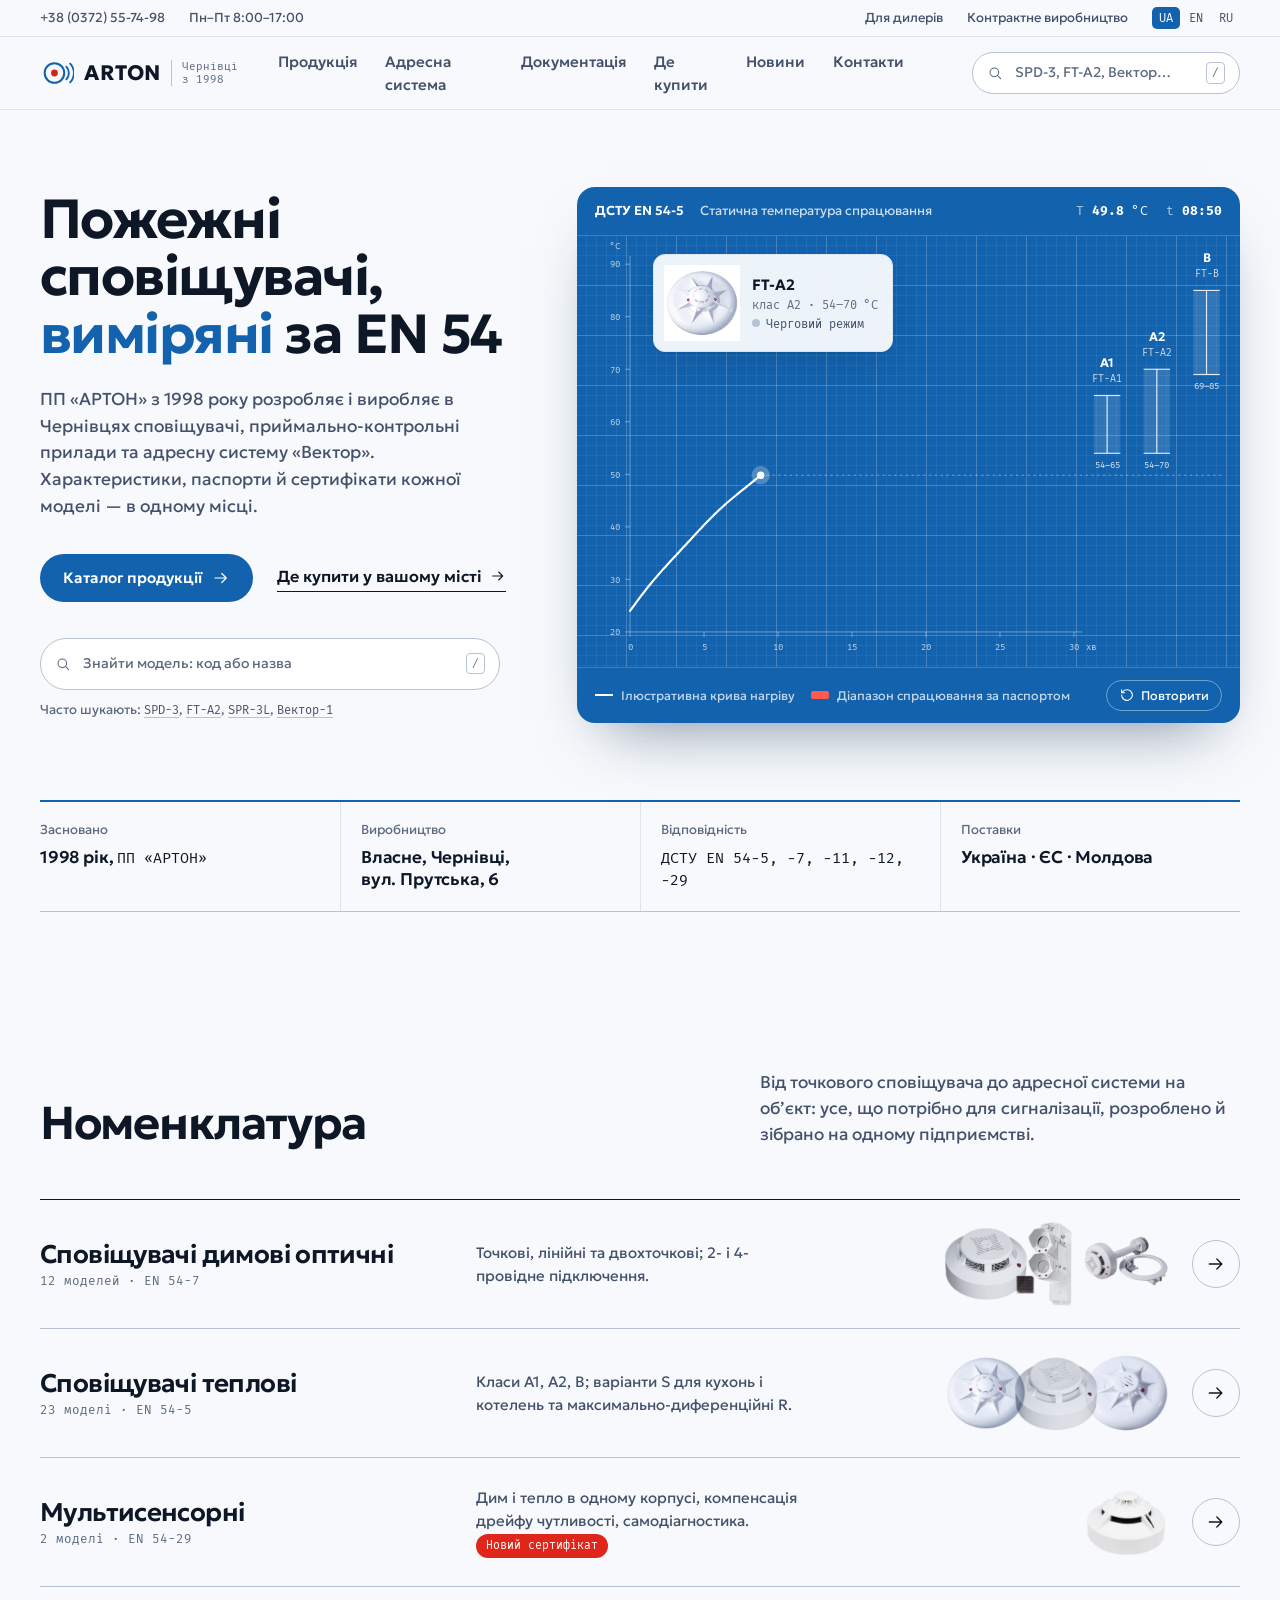
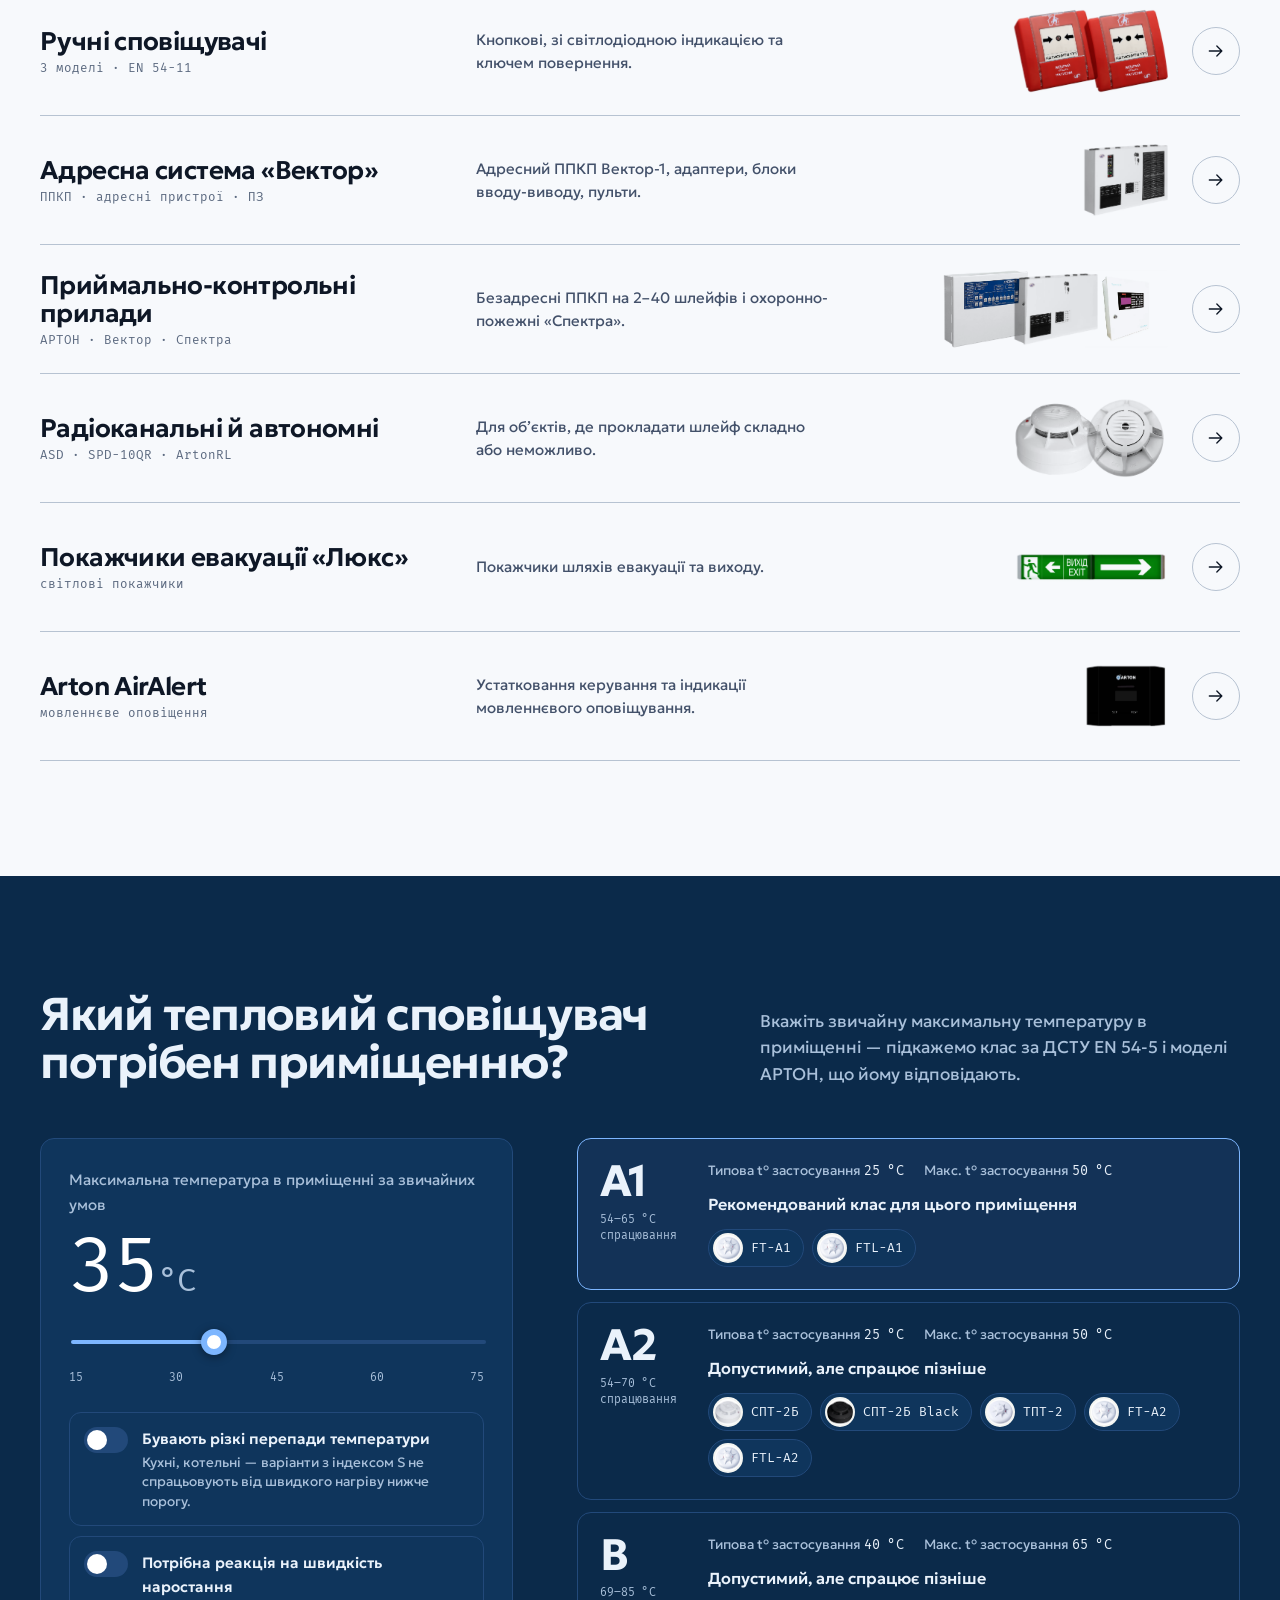
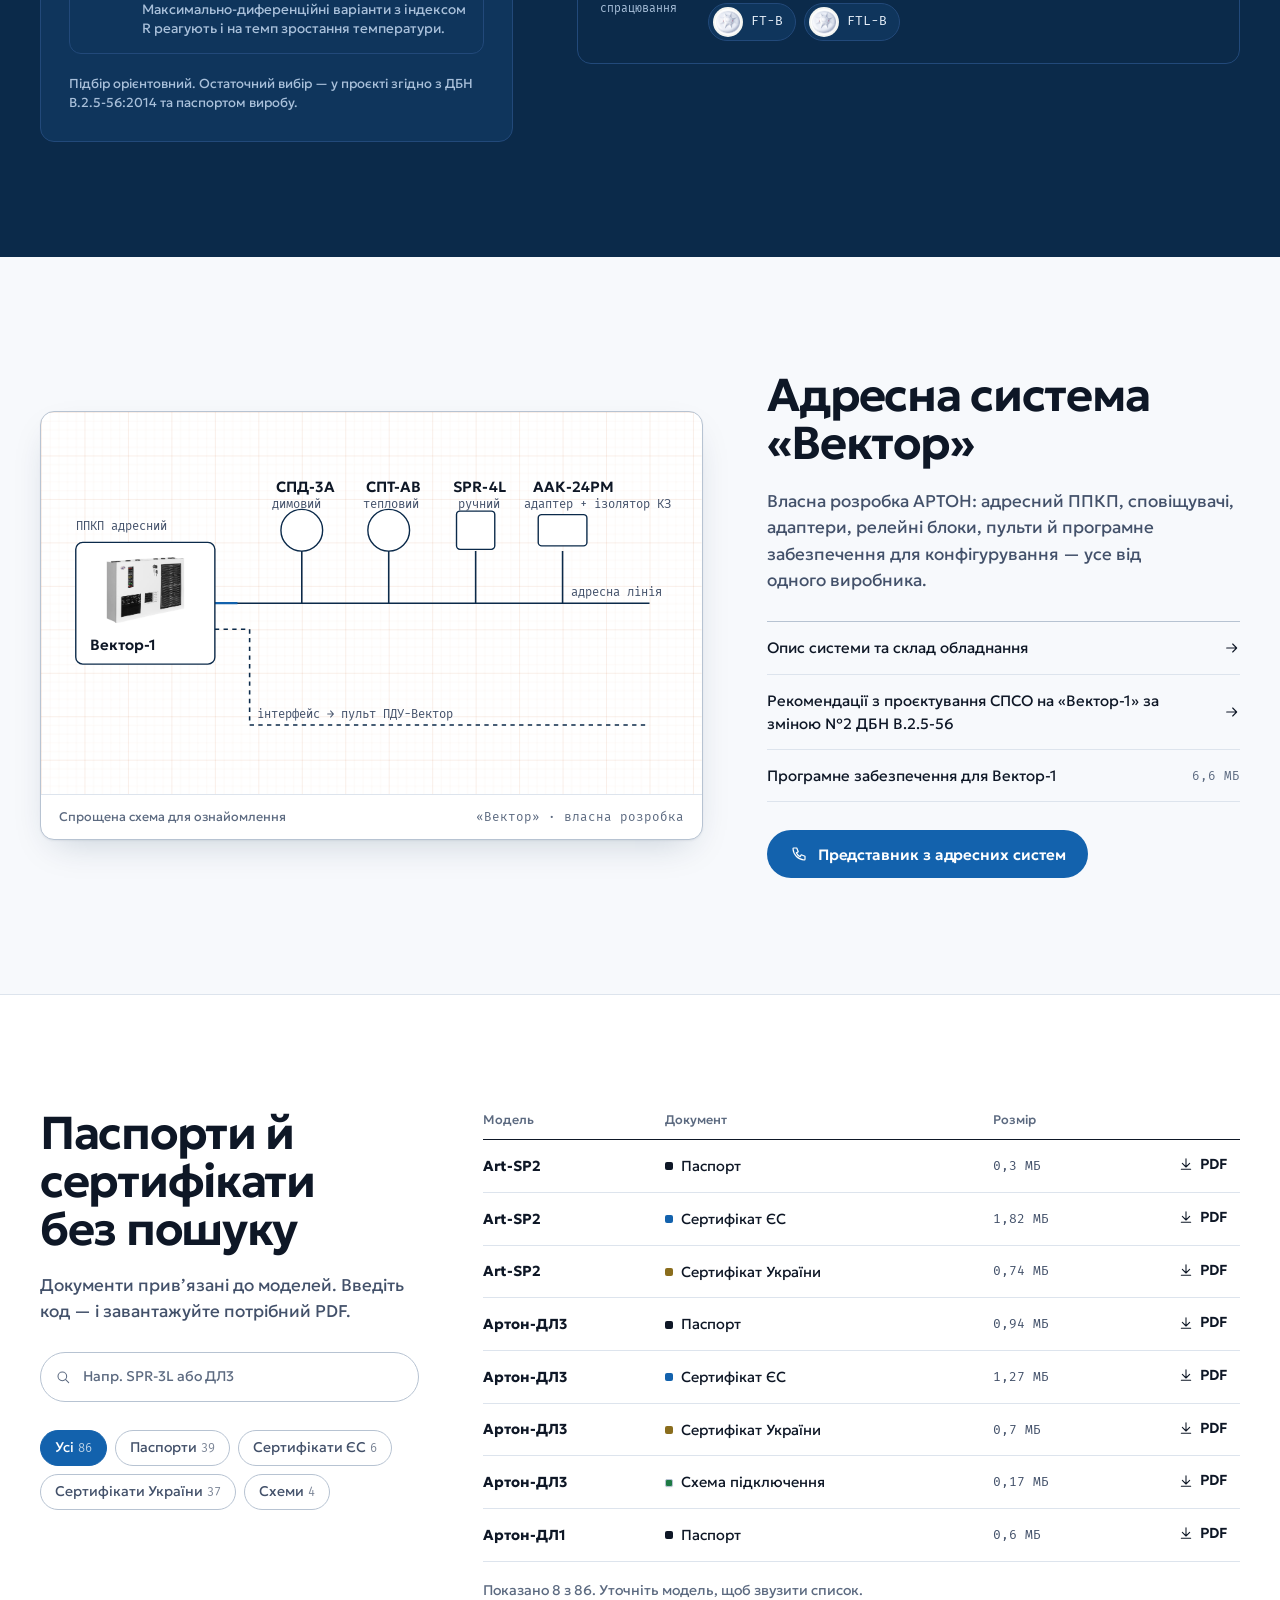
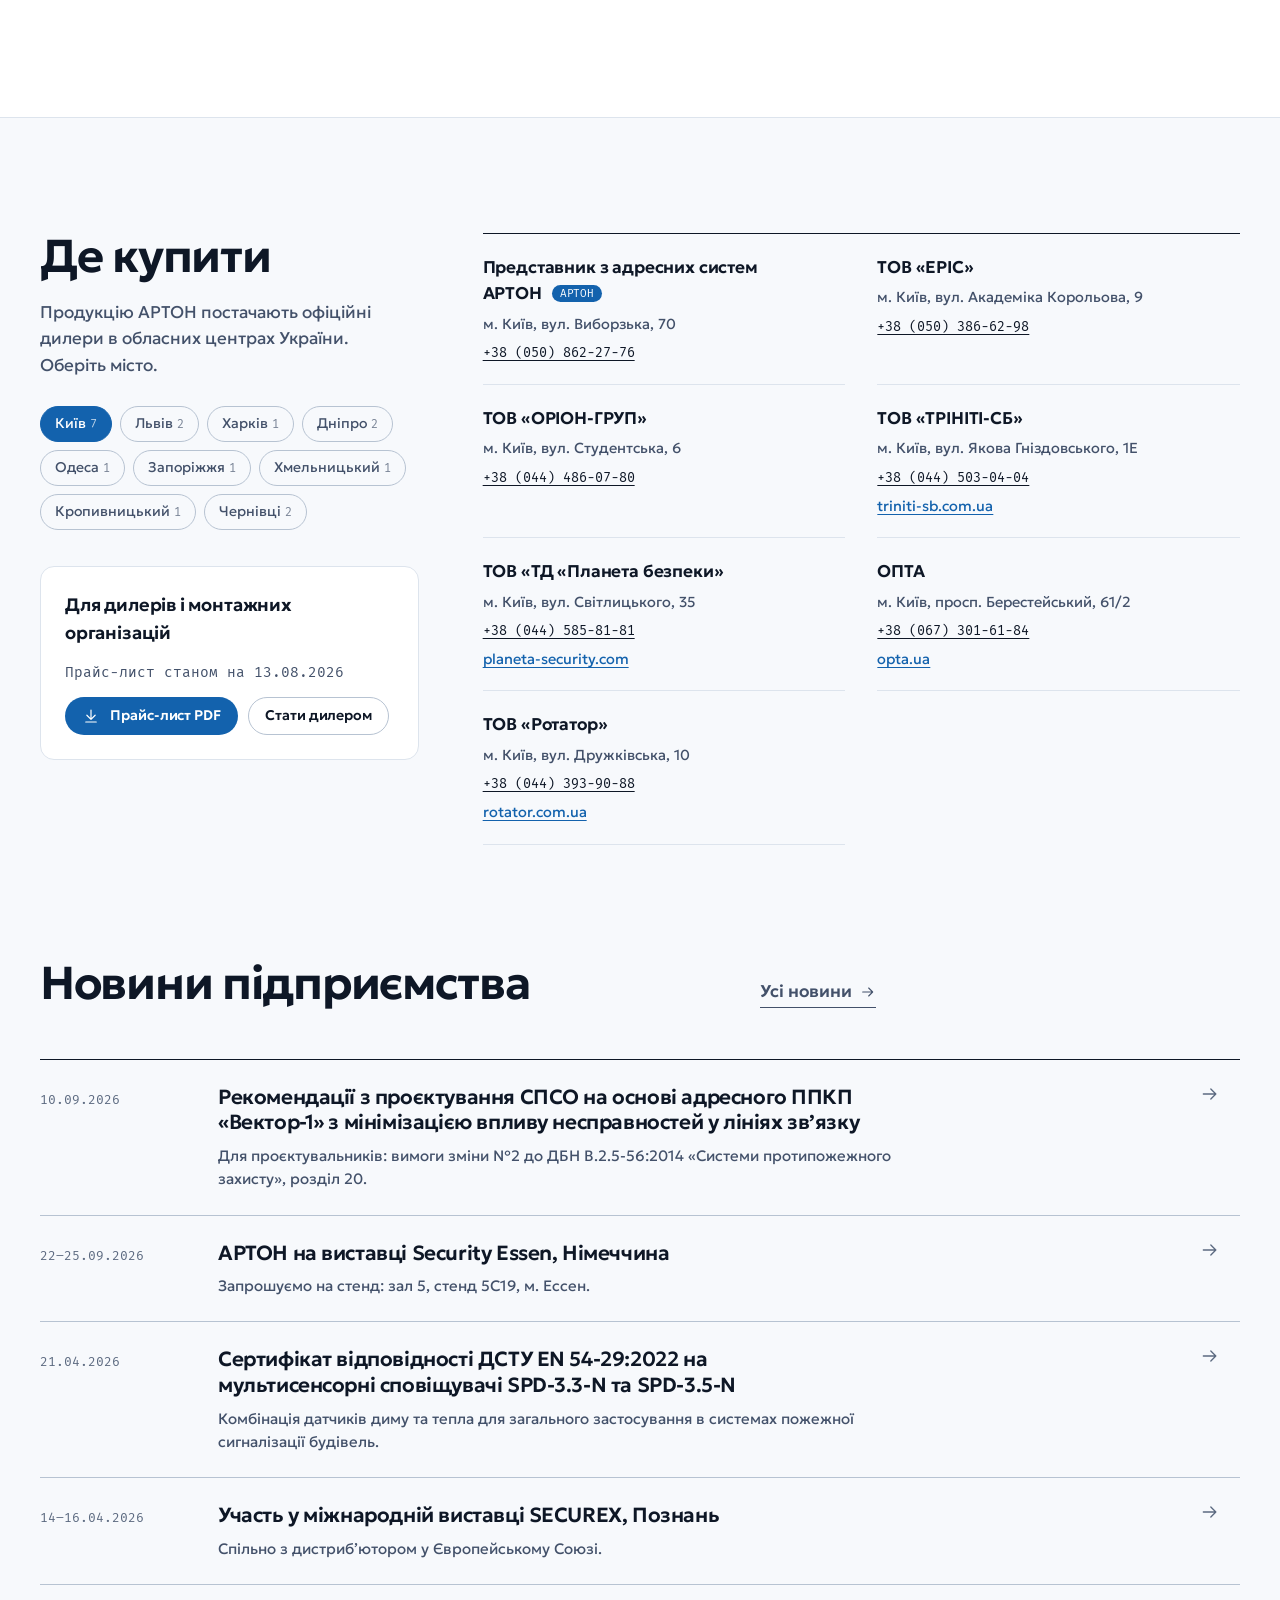
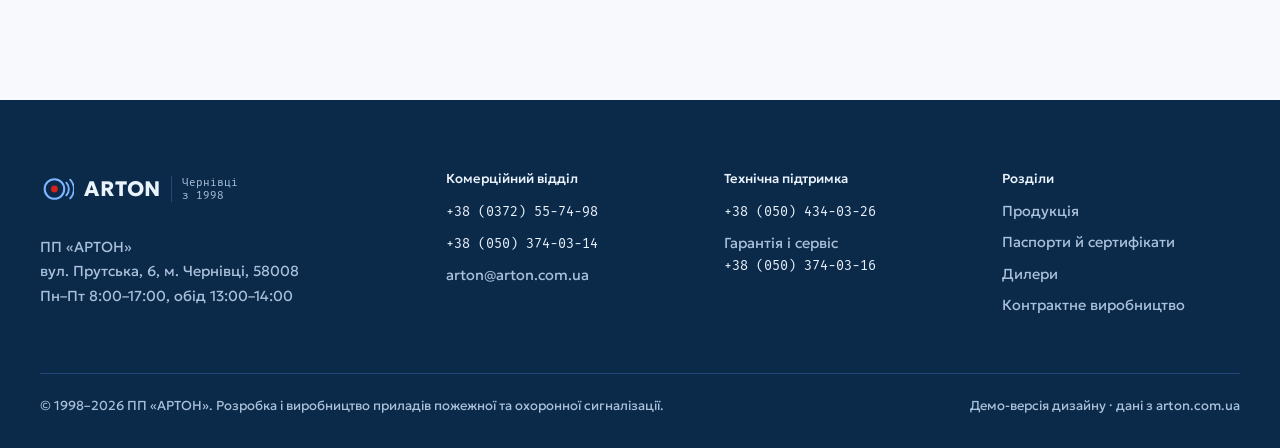
==== index.html @ 9c78bb7f "Демо редизайну сайту АРТОН: головна, каталог, картка товару Co-Authored-By: Claude Opus 5.5 <noreply" ====
<!doctype html>
<html lang="uk">
<head>
<meta charset="utf-8">
<meta name="viewport" content="width=device-width, initial-scale=1">
<title>АРТОН — пожежні сповіщувачі та ППКП українського виробництва</title>
<meta name="description" content="ПП «АРТОН», Чернівці, з 1998 року. Пожежні сповіщувачі, ППКП, адресна система «Вектор». Характеристики, паспорти та сертифікати ДСТУ EN 54 для кожної моделі.">
<meta name="robots" content="noindex, nofollow">
<meta name="theme-color" content="#f7f9fc">
<link rel="preconnect" href="https://fonts.googleapis.com">
<link rel="preconnect" href="https://fonts.gstatic.com" crossorigin>
<link href="https://fonts.googleapis.com/css2?family=Geologica:wght,SHRP@300..800,0..100&family=Fira+Mono:wght@400;500&display=swap" rel="stylesheet">
<link rel="stylesheet" href="css/style.css?v=4">
</head>
<body data-page="home">
<!--
THESIS: Сайт виробника як протокол випробувань: головна доводить якість вимірюванням (діапазони спрацювання з паспортів), а не слоганами; відмовляється від темного «продуктового» героя з рендером і від корпоративного червоного банера.
OWN-WORLD: Фірмовий синій АРТОН #1362ad займає великі площини (панель графіка-протоколу, кнопки), глибокий #0b2a4a — «камера» підбору і підвал; холодний світлий фон #f7f9fc, чорнила #0e1726, міліметрівка лише під графіками й зразками; червоний #e0251b тільки для «Пожежа». Geologica + Fira Mono для вимірювань; таблиці протоколу, розмірні лінії, реєстрові рядки.
STORY: Відвідувач бачить, що АРТОН виміряно-сертифікований виробник, знаходить модель за кодом, підбирає клас, завантажує паспорт і знаходить дилера у своєму місті.
FIRST VIEWPORT: Ліворуч заголовок, два дії (Каталог / Де купити) і пошук за моделлю; праворуч на 7/12 — живий графік нагріву з брекетами A1/A2/B і зразком FT-A2, що переходить у «ПОЖЕЖА».
FORM: «Протокол випробувань», кандидат 5 власного списку, seed 4d616e81.
FINISH: unreviewed and undocumented is unfinished; this build ends with the finish review, the verdict, and DESIGN.md
-->
<div data-header></div>

<main>
  <!-- ================= HERO ================= -->
  <section class="hero">
    <div class="wrap hero__grid">
      <div>
        <h1>Пожежні сповіщувачі, <em>виміряні</em> за EN&nbsp;54</h1>
        <p class="hero__lead">ПП «АРТОН» з 1998 року розробляє і виробляє в Чернівцях сповіщувачі, приймально-контрольні прилади та адресну систему «Вектор». Характеристики, паспорти й сертифікати кожної моделі — в одному місці.</p>
        <div class="hero__actions">
          <a class="btn btn--ink" href="catalog.html">Каталог продукції <svg class="icon" aria-hidden="true"><use href="#i-arrow"/></svg></a>
          <a class="link-arrow" href="#buy">Де купити у вашому місті <svg class="icon" aria-hidden="true"><use href="#i-arrow"/></svg></a>
        </div>
        <div class="hero__search">
          <div class="search" role="search">
            <svg class="icon icon--s" aria-hidden="true"><use href="#i-search"/></svg>
            <label class="sr-only" for="q-hero">Знайти модель</label>
            <input id="q-hero" type="search" autocomplete="off" placeholder="Знайти модель: код або назва" data-search data-search-primary>
            <kbd aria-hidden="true">/</kbd>
            <div class="search-pop" role="listbox"></div>
          </div>
          <p class="hero__search-hint">Часто шукають:
            <button type="button" data-fill="SPD-3">SPD-3</button>,
            <button type="button" data-fill="FT-A2">FT-A2</button>,
            <button type="button" data-fill="SPR-3L">SPR-3L</button>,
            <button type="button" data-fill="Вектор">Вектор-1</button>
          </p>
        </div>
      </div>

      <figure class="test" style="margin:0" aria-labelledby="test-cap">
        <div class="test__head">
          <b>ДСТУ EN 54-5</b><span>Статична температура спрацювання</span>
          <div class="test__readout" aria-live="off"><div><span>T </span><b data-t>24.0</b> °C</div><div><span>t </span><b data-time>00:00</b></div></div>
        </div>
        <div class="test__plot mm">
          <svg viewBox="0 0 800 520" preserveAspectRatio="none" id="plot" role="img" aria-labelledby="test-cap"></svg>
          <div class="specimen-chip" data-chip>
            <img src="img/products/prd_img_ft-rt_13.webp" alt="Тепловий сповіщувач FT-A2">
            <div><b>FT-A2</b><span>клас A2 · 54–70 °C</span><span class="state"><i class="led"></i><em style="font-style:normal" data-state>Черговий режим</em></span></div>
          </div>
        </div>
        <figcaption class="test__foot" id="test-cap">
          <span class="legend"><i></i>Ілюстративна крива нагріву</span>
          <span class="legend"><i class="r"></i>Діапазон спрацювання за паспортом</span>
          <button class="test__replay" type="button" data-replay><svg class="icon icon--s" aria-hidden="true"><use href="#i-replay"/></svg>Повторити</button>
        </figcaption>
      </figure>
    </div>

    <div class="wrap" style="margin-top:clamp(48px,6vw,80px)">
      <dl class="report">
        <div><dt>Засновано</dt><dd>1998 рік, <span class="mono">ПП «АРТОН»</span></dd></div>
        <div><dt>Виробництво</dt><dd>Власне, Чернівці, вул.&nbsp;Прутська,&nbsp;6</dd></div>
        <div><dt>Відповідність</dt><dd><span class="mono">ДСТУ EN 54-5, -7, -11, -12, -29</span></dd></div>
        <div><dt>Поставки</dt><dd>Україна · ЄС · Молдова</dd></div>
      </dl>
    </div>
  </section>

  <!-- ================= НОМЕНКЛАТУРА ================= -->
  <section class="section section--tight" id="products">
    <div class="wrap">
      <div class="section__head">
        <h2>Номенклатура</h2>
        <p>Від точкового сповіщувача до адресної системи на об’єкт: усе, що потрібно для сигналізації, розроблено й зібрано на одному підприємстві.</p>
      </div>
      <div class="register" data-register></div>
    </div>
  </section>

  <!-- ================= КАМЕРА: ПІДБІР КЛАСУ ================= -->
  <section class="section chamber" id="select">
    <div class="wrap">
      <div class="section__head">
        <h2>Який тепловий сповіщувач потрібен приміщенню?</h2>
        <p>Вкажіть звичайну максимальну температуру в приміщенні — підкажемо клас за ДСТУ EN&nbsp;54-5 і моделі АРТОН, що йому відповідають.</p>
      </div>
      <div class="chamber__grid">
        <div class="dial">
          <label class="dial__label" for="room">Максимальна температура в приміщенні за звичайних умов</label>
          <div class="dial__value"><output for="room" data-room-out>35</output><span>°C</span></div>
          <input class="range" id="room" type="range" min="15" max="75" step="1" value="35">
          <div class="dial__scale"><span>15</span><span>30</span><span>45</span><span>60</span><span>75</span></div>

          <div class="switches">
            <label class="switch">
              <input type="checkbox" data-sw="S"><span class="switch__track"></span>
              <span><b>Бувають різкі перепади температури</b><small>Кухні, котельні — варіанти з індексом S не спрацьовують від швидкого нагріву нижче порогу.</small></span>
            </label>
            <label class="switch">
              <input type="checkbox" data-sw="R"><span class="switch__track"></span>
              <span><b>Потрібна реакція на швидкість наростання</b><small>Максимально-диференційні варіанти з індексом R реагують і на темп зростання температури.</small></span>
            </label>
          </div>
          <p class="dial__note">Підбір орієнтовний. Остаточний вибір — у проєкті згідно з ДБН В.2.5-56:2014 та паспортом виробу.</p>
        </div>
        <div class="classes" data-classes aria-live="polite"></div>
      </div>
    </div>
  </section>

  <!-- ================= ВЕКТОР ================= -->
  <section class="section" id="vektor">
    <div class="wrap vektor">
      <figure class="scheme" style="margin:0">
        <svg viewBox="0 0 760 440" role="img" aria-label="Однолінійна схема адресної системи Вектор">
          <defs>
            <pattern id="mmv" width="10" height="10" patternUnits="userSpaceOnUse"><path d="M10 0H0V10" fill="none" stroke="rgba(201,104,52,.08)"/></pattern>
            <pattern id="mmV" width="50" height="50" patternUnits="userSpaceOnUse"><rect width="50" height="50" fill="url(#mmv)"/><path d="M50 0H0V50" fill="none" stroke="rgba(201,104,52,.18)"/></pattern>
          </defs>
          <rect width="760" height="440" fill="url(#mmV)"/>
          <!-- лінія зв'язку -->
          <path class="wire" d="M200 220 H700"/>
          <path class="pulse" d="M200 220 H700"/>
          <path class="wire" d="M200 250 H240 V360 H700" stroke-dasharray="5 5"/>
          <text x="248" y="352">інтерфейс → пульт ПДУ-Вектор</text>
          <!-- ППКП -->
          <g class="node">
            <rect x="40" y="150" width="160" height="140" rx="8"/>
            <image href="img/products/prd_img_vektor_1.webp" x="58" y="160" width="124" height="90" style="mix-blend-mode:multiply"/>
            <text class="t" x="56" y="274">Вектор-1</text>
          </g>
          <text x="40" y="136">ППКП адресний</text>
          <!-- пристрої на лінії -->
          <g class="node"><line x1="300" y1="220" x2="300" y2="160" class="wire"/><circle class="body" cx="300" cy="136" r="24"/><text class="t" x="270" y="92">СПД-3А</text><text x="266" y="110">димовий</text></g>
          <g class="node"><line x1="400" y1="220" x2="400" y2="160" class="wire"/><circle class="body" cx="400" cy="136" r="24"/><text class="t" x="374" y="92">СПТ-АВ</text><text x="370" y="110">тепловий</text></g>
          <g class="node"><line x1="500" y1="220" x2="500" y2="160" class="wire"/><rect x="478" y="114" width="44" height="44" rx="4"/><text class="t" x="474" y="92">SPR-4L</text><text x="480" y="110">ручний</text></g>
          <g class="node"><line x1="600" y1="220" x2="600" y2="160" class="wire"/><rect x="572" y="118" width="56" height="36" rx="4"/><text class="t" x="566" y="92">ААК-24РМ</text><text x="556" y="110">адаптер + ізолятор КЗ</text></g>
          <text x="610" y="212">адресна лінія</text>
        </svg>
        <figcaption class="scheme__cap"><span>Спрощена схема для ознайомлення</span><span class="mono">«Вектор» · власна розробка</span></figcaption>
      </figure>
      <div class="vektor__text">
        <h2>Адресна система «Вектор»</h2>
        <p>Власна розробка АРТОН: адресний ППКП, сповіщувачі, адаптери, релейні блоки, пульти й програмне забезпечення для конфігурування — усе від одного виробника.</p>
        <ul class="vektor__list">
          <li><a href="https://arton.com.ua/products/address_system_vektor/description/"><span>Опис системи та склад обладнання</span><svg class="icon icon--s" aria-hidden="true"><use href="#i-arrow"/></svg></a></li>
          <li><a href="https://arton.com.ua/news/"><span>Рекомендації з проєктування СПСО на «Вектор-1» за зміною №2 ДБН В.2.5-56</span><svg class="icon icon--s" aria-hidden="true"><use href="#i-arrow"/></svg></a></li>
          <li><a href="https://arton.com.ua/downloads/software/"><span>Програмне забезпечення для Вектор-1</span><span class="mono">6,6 МБ</span></a></li>
        </ul>
        <div style="margin-top:28px;display:flex;gap:12px;flex-wrap:wrap">
          <a class="btn btn--ink" href="tel:+380508622776"><svg class="icon" aria-hidden="true"><use href="#i-phone"/></svg>Представник з адресних систем</a>
        </div>
      </div>
    </div>
  </section>

  <!-- ================= ДОКУМЕНТАЦІЯ ================= -->
  <section class="section" id="docs" style="background:var(--sheet);border-block:1px solid var(--rule)">
    <div class="wrap docs">
      <div class="docs__intro">
        <h2>Паспорти й сертифікати без пошуку</h2>
        <p>Документи прив’язані до моделей. Введіть код — і завантажуйте потрібний PDF.</p>
        <div class="search" role="search" style="width:100%;height:50px;margin-top:28px">
          <svg class="icon icon--s" aria-hidden="true"><use href="#i-search"/></svg>
          <label class="sr-only" for="q-docs">Модель для пошуку документів</label>
          <input id="q-docs" type="search" autocomplete="off" placeholder="Напр. SPR-3L або ДЛ3" data-docs-q>
        </div>
        <div class="docs__filter" data-docs-kinds></div>
      </div>
      <div>
        <table class="table">
          <thead><tr><th>Модель</th><th>Документ</th><th class="hide-s">Розмір</th><th></th></tr></thead>
          <tbody data-docs-body></tbody>
        </table>
        <p class="docs__more" data-docs-more></p>
      </div>
    </div>
  </section>

  <!-- ================= ДЕ КУПИТИ ================= -->
  <section class="section" id="buy">
    <div class="wrap buy">
      <div class="buy__intro">
        <h2>Де купити</h2>
        <p>Продукцію АРТОН постачають офіційні дилери в обласних центрах України. Оберіть місто.</p>
        <div class="cities" data-cities role="group" aria-label="Місто"></div>
        <div class="buy__cta">
          <b>Для дилерів і монтажних організацій</b>
          <p class="mono">Прайс-лист станом на 13.08.2026</p>
          <div style="display:flex;gap:10px;flex-wrap:wrap">
            <a class="btn btn--ink btn--s" href="https://arton.com.ua/prajs/"><svg class="icon" aria-hidden="true"><use href="#i-down"/></svg>Прайс-лист PDF</a>
            <a class="btn btn--line btn--s" href="tel:+380372557498">Стати дилером</a>
          </div>
        </div>
      </div>
      <div class="dealers" data-dealers aria-live="polite"></div>
    </div>
  </section>

  <!-- ================= НОВИНИ ================= -->
  <section class="section" id="news" style="padding-top:0">
    <div class="wrap">
      <div class="section__head">
        <h2>Новини підприємства</h2>
        <p><a class="link-arrow" href="https://arton.com.ua/news/">Усі новини <svg class="icon" aria-hidden="true"><use href="#i-arrow"/></svg></a></p>
      </div>
      <div class="journal">
        <a href="https://arton.com.ua/news/rekomendacii_spso_minimizacii_nesprav/">
          <time datetime="2026-09-10">10.09.2026</time>
          <div><h3>Рекомендації з проєктування СПСО на основі адресного ППКП «Вектор-1» з мінімізацією впливу несправностей у лініях зв’язку</h3><p>Для проєктувальників: вимоги зміни №2 до ДБН В.2.5-56:2014 «Системи протипожежного захисту», розділ 20.</p></div>
          <svg class="icon" aria-hidden="true"><use href="#i-arrow"/></svg>
        </a>
        <a href="https://arton.com.ua/">
          <time datetime="2026-09-22">22–25.09.2026</time>
          <div><h3>АРТОН на виставці Security Essen, Німеччина</h3><p>Запрошуємо на стенд: зал 5, стенд 5C19, м. Ессен.</p></div>
          <svg class="icon" aria-hidden="true"><use href="#i-arrow"/></svg>
        </a>
        <a href="https://arton.com.ua/news/">
          <time datetime="2026-04-21">21.04.2026</time>
          <div><h3>Сертифікат відповідності ДСТУ EN 54-29:2022 на мультисенсорні сповіщувачі SPD-3.3-N та SPD-3.5-N</h3><p>Комбінація датчиків диму та тепла для загального застосування в системах пожежної сигналізації будівель.</p></div>
          <svg class="icon" aria-hidden="true"><use href="#i-arrow"/></svg>
        </a>
        <a href="https://arton.com.ua/news/vystavka_securex_2026/">
          <time datetime="2026-04-14">14–16.04.2026</time>
          <div><h3>Участь у міжнародній виставці SECUREX, Познань</h3><p>Спільно з дистриб’ютором у Європейському Союзі.</p></div>
          <svg class="icon" aria-hidden="true"><use href="#i-arrow"/></svg>
        </a>
      </div>
    </div>
  </section>
</main>

<div data-footer></div>

<script src="js/products.js?v=4"></script>
<script src="js/app.js?v=4"></script>
<script src="js/home.js?v=4"></script>
</body>
</html>
---- css/style.css ----
/* ============================================================
   АРТОН — демо «Протокол випробувань»
   Світ: сертифікаційна лабораторія EN 54 — міліметрівка,
   крива нагріву, таблиці протоколу, зразки з розмірними лініями.
   Червоний — лише поріг «Пожежа».
   ============================================================ */

:root {
  --paper: #f7f9fc;
  --sheet: #ffffff;
  --sheet-2: #edf2f8;
  --rule: #dde4ed;
  --rule-strong: #b7c3d2;
  --mm-minor: rgba(19, 98, 173, 0.06);
  --mm-major: rgba(19, 98, 173, 0.14);
  --ink: #0e1726;
  --ink-2: #43516a;
  --ink-3: #5c6a80;
  --brand: #1362ad;
  --brand-hover: #0f5397;
  --brand-deep: #0b2a4a;
  --trace: #1362ad;
  --trace-soft: rgba(19, 98, 173, 0.1);
  --alarm: #e0251b;
  --alarm-soft: rgba(224, 37, 27, 0.12);
  --ok: #1d7a45;

  --chamber: #0b2a4a;
  --chamber-2: #0f355c;
  --chamber-line: #22497a;
  --chamber-ink: #eaf2fb;
  --chamber-ink-2: #a9c0da;
  --chamber-trace: #7db6ff;

  --font: "Geologica", "Segoe UI", system-ui, sans-serif;
  --mono: "Fira Mono", ui-monospace, "SF Mono", Menlo, monospace;

  --wrap: 1360px;
  --gutter: clamp(16px, 3.2vw, 40px);
  --radius: 14px;
  --radius-s: 8px;
  --ease: cubic-bezier(0.16, 1, 0.3, 1);
  --shadow: 0 1px 2px rgba(11, 42, 74, 0.06), 0 14px 36px -14px rgba(11, 42, 74, 0.22);
}

*,
*::before,
*::after { box-sizing: border-box; }

html {
  -webkit-text-size-adjust: 100%;
  text-size-adjust: 100%;
  scroll-behavior: smooth;
  scrollbar-color: var(--rule-strong) var(--paper);
}

body {
  margin: 0;
  background: var(--paper);
  color: var(--ink);
  font-family: var(--font);
  font-size: 16px;
  line-height: 1.55;
  font-variation-settings: "SHRP" 0;
  -webkit-font-smoothing: antialiased;
  text-rendering: optimizeLegibility;
}

::selection { background: var(--trace); color: #fff; }

img { max-width: 100%; display: block; }
a { color: inherit; text-decoration-thickness: 1px; text-underline-offset: 0.2em; }
button, input, select { font: inherit; color: inherit; }
button { cursor: pointer; }

:focus-visible {
  outline: 2px solid var(--trace);
  outline-offset: 3px;
  border-radius: 4px;
}

h1, h2, h3, h4 {
  margin: 0;
  font-weight: 620;
  letter-spacing: -0.028em;
  line-height: 1.04;
  text-wrap: balance;
  font-variation-settings: "SHRP" 60;
}

p { margin: 0; text-wrap: pretty; }

.mono,
.num {
  font-family: var(--mono);
  font-variant-numeric: tabular-nums;
  letter-spacing: 0;
}

.wrap {
  width: 100%;
  max-width: var(--wrap);
  margin: 0 auto;
  padding: 0 var(--gutter);
}

.sr-only {
  position: absolute; width: 1px; height: 1px; padding: 0; margin: -1px;
  overflow: hidden; clip: rect(0, 0, 0, 0); white-space: nowrap; border: 0;
}

.icon { width: 20px; height: 20px; flex: none; stroke: currentColor; fill: none; stroke-width: 1.6; stroke-linecap: round; stroke-linejoin: round; }
.icon--s { width: 16px; height: 16px; }

/* ---------- міліметрівка: тільки під графіками та зразками ---------- */
.mm {
  background-color: var(--sheet);
  background-image:
    linear-gradient(var(--mm-major) 1px, transparent 1px),
    linear-gradient(90deg, var(--mm-major) 1px, transparent 1px),
    linear-gradient(var(--mm-minor) 1px, transparent 1px),
    linear-gradient(90deg, var(--mm-minor) 1px, transparent 1px);
  background-size: 50px 50px, 50px 50px, 10px 10px, 10px 10px;
  background-position: -1px -1px;
}

/* ============================ Buttons ============================ */
.btn {
  --h: 48px;
  display: inline-flex; align-items: center; justify-content: center; gap: 10px;
  height: var(--h); padding: 0 22px;
  border-radius: 999px; border: 1px solid transparent;
  font-weight: 560; font-size: 15px; letter-spacing: -0.005em;
  text-decoration: none; white-space: nowrap;
  transition: background-color 0.25s var(--ease), color 0.25s var(--ease), border-color 0.25s var(--ease), transform 0.25s var(--ease);
}
.btn:active { transform: translateY(1px); }
.btn--ink { background: var(--brand); color: #fff; }
.btn--ink:hover { background: var(--brand-hover); }
.btn--line { border-color: var(--rule-strong); background: transparent; }
.btn--line:hover { border-color: var(--ink); }
.btn--light { background: var(--chamber-ink); color: var(--chamber); }
.btn--light:hover { background: #fff; }
.btn--s { --h: 38px; padding: 0 16px; font-size: 14px; }
.btn .icon { width: 18px; height: 18px; }

.link-arrow {
  display: inline-flex; align-items: center; gap: 8px;
  font-weight: 560; text-decoration: none;
  border-bottom: 1px solid currentColor; padding-bottom: 2px;
}
.link-arrow .icon { width: 16px; height: 16px; transition: transform 0.3s var(--ease); }
.link-arrow:hover .icon { transform: translateX(3px); }

/* ============================ Header ============================ */
.topbar {
  border-bottom: 1px solid var(--rule);
  font-size: 13px; color: var(--ink-2);
}
.topbar .wrap { display: flex; align-items: center; gap: 24px; height: 36px; }
.topbar a { text-decoration: none; }
.topbar a:hover { color: var(--ink); }
.topbar__spacer { flex: 1; }
.topbar__langs { display: flex; gap: 2px; }
.topbar__langs a { padding: 2px 7px; border-radius: 5px; font-family: var(--mono); font-size: 12px; }
.topbar__langs a[aria-current] { background: var(--brand); color: #fff; }

.header {
  position: sticky; top: 0; z-index: 50;
  background: color-mix(in srgb, var(--paper) 88%, transparent);
  backdrop-filter: saturate(1.4) blur(14px);
  -webkit-backdrop-filter: saturate(1.4) blur(14px);
  border-bottom: 1px solid var(--rule);
}
.header .wrap { display: flex; align-items: center; gap: 28px; height: 72px; }

.logo { display: inline-flex; align-items: center; gap: 10px; text-decoration: none; flex: none; }
.logo svg { width: 34px; height: 34px; color: var(--brand); }
.footer .logo svg { color: var(--chamber-trace); }
.logo__word { font-weight: 720; font-size: 21px; letter-spacing: 0.04em; font-variation-settings: "SHRP" 100; }
.logo__since { font-family: var(--mono); font-size: 11px; color: var(--ink-3); border-left: 1px solid var(--rule-strong); padding-left: 10px; line-height: 1.2; }

.nav { display: flex; gap: 4px; }
.nav a {
  padding: 8px 12px; border-radius: 8px;
  font-size: 15px; font-weight: 500; text-decoration: none; color: var(--ink-2);
  transition: color 0.2s, background-color 0.2s;
}
.nav a:hover { color: var(--ink); background: var(--sheet-2); }
.nav a[aria-current="page"] { color: var(--ink); }

.header__spacer { flex: 1; }

.search {
  position: relative; display: flex; align-items: center;
  width: 280px; height: 42px; padding: 0 14px 0 40px;
  border: 1px solid var(--rule-strong); border-radius: 999px; background: var(--sheet);
  transition: border-color 0.2s, box-shadow 0.2s;
}
.search:focus-within { border-color: var(--ink); box-shadow: 0 0 0 4px var(--trace-soft); }
.search .icon { position: absolute; left: 14px; color: var(--ink-3); }
.search input { border: 0; outline: 0; background: none; width: 100%; font-size: 14px; }
.search input::placeholder { color: var(--ink-3); }
.search kbd { font-family: var(--mono); font-size: 11px; color: var(--ink-3); border: 1px solid var(--rule-strong); border-radius: 4px; padding: 1px 5px; }

.search-pop {
  position: absolute; top: calc(100% + 8px); left: 0; right: 0; z-index: 60;
  background: var(--sheet); border: 1px solid var(--rule); border-radius: 12px;
  box-shadow: var(--shadow); padding: 6px; display: none;
}
.search-pop.is-open { display: block; }
.search-pop a {
  display: grid; grid-template-columns: 40px 1fr; gap: 10px; align-items: center;
  padding: 6px 8px; border-radius: 8px; text-decoration: none;
}
.search-pop a:hover, .search-pop a.is-active { background: var(--sheet-2); }
.search-pop img { width: 40px; height: 40px; object-fit: contain; mix-blend-mode: multiply; }
.search-pop b { display: block; font-weight: 600; font-size: 14px; }
.search-pop span { font-size: 12px; color: var(--ink-3); }
.search-pop__empty { padding: 12px; font-size: 14px; color: var(--ink-2); }

.menu-btn { display: none; width: 44px; height: 44px; border-radius: 10px; border: 1px solid var(--rule-strong); background: var(--sheet); align-items: center; justify-content: center; }

/* ============================ Hero ============================ */
.hero { padding: clamp(40px, 6vw, 88px) 0 clamp(40px, 5vw, 72px); }
.hero__grid { display: grid; grid-template-columns: minmax(0, 5fr) minmax(0, 7fr); gap: clamp(32px, 5vw, 72px); align-items: center; }
.hero h1 { font-size: clamp(2.6rem, 4.3vw, 4.4rem); font-weight: 640; }
.hero h1 em { font-style: normal; color: var(--brand); }
.hero__lead { margin-top: 24px; font-size: clamp(17px, 1.35vw, 19px); color: var(--ink-2); max-width: 36ch; }
.hero__actions { margin-top: 34px; display: flex; flex-wrap: wrap; align-items: center; gap: 14px 24px; }
.hero__search { margin-top: 36px; max-width: 460px; }
.hero__search .search { width: 100%; height: 52px; }
.hero__search-hint { margin-top: 10px; font-size: 13px; color: var(--ink-3); }
.hero__search-hint button { border: 0; background: none; padding: 0; font-family: var(--mono); font-size: 12px; color: var(--ink-2); text-decoration: underline; text-underline-offset: 3px; text-decoration-color: var(--rule-strong); }
.hero__search-hint button:hover { color: var(--ink); text-decoration-color: currentColor; }

/* ---------- Протокол-графік ---------- */
.test {
  position: relative;
  border-radius: 18px;
  overflow: hidden;
  box-shadow: 0 30px 60px -30px rgba(11, 42, 74, 0.55);
  background: var(--brand);
  color: #fff;
}
.test .mm {
  background-color: var(--brand);
  background-image:
    linear-gradient(rgba(255,255,255,.16) 1px, transparent 1px),
    linear-gradient(90deg, rgba(255,255,255,.16) 1px, transparent 1px),
    linear-gradient(rgba(255,255,255,.06) 1px, transparent 1px),
    linear-gradient(90deg, rgba(255,255,255,.06) 1px, transparent 1px);
}
.test__head {
  display: flex; align-items: center; gap: 16px; flex-wrap: wrap;
  padding: 14px 18px; border-bottom: 1px solid rgba(255,255,255,.18);
  font-size: 13px; color: rgba(255,255,255,.78);
}
.test__head b { color: #fff; font-weight: 600; }
.test__readout { margin-left: auto; display: flex; gap: 18px; font-family: var(--mono); font-size: 13px; color: #fff; }
.test__readout span { color: rgba(255,255,255,.65); }
.test__plot { position: relative; aspect-ratio: 16 / 10.4; }
.test__plot svg { position: absolute; inset: 0; width: 100%; height: 100%; overflow: visible; }
.test__foot {
  display: flex; align-items: center; gap: 16px; flex-wrap: wrap;
  padding: 12px 18px; border-top: 1px solid rgba(255,255,255,.18); font-size: 12.5px; color: rgba(255,255,255,.75);
}
.test__foot .legend { display: inline-flex; align-items: center; gap: 8px; }
.test__foot .legend i { width: 18px; height: 2px; background: #fff; display: inline-block; }
.test__foot .legend i.r { background: #ff5a4f; height: 8px; border-radius: 2px; }
.test__replay {
  margin-left: auto; display: inline-flex; align-items: center; gap: 6px;
  border: 1px solid rgba(255,255,255,.4); background: transparent; border-radius: 999px; padding: 5px 12px; font-size: 12.5px; color: #fff;
}
.test__replay:hover { background: #fff; color: var(--brand); }

.axis text { font-family: var(--mono); font-size: 11px; fill: rgba(255,255,255,.7); }
.axis line { stroke: rgba(255,255,255,.45); stroke-width: 1; }
.band rect.zone { fill: rgba(255,255,255,.12); transition: fill 0.4s var(--ease); }
.band line.tick { stroke: rgba(255,255,255,.85); stroke-width: 1.4; }
.band text { font-family: var(--mono); font-size: 12px; fill: rgba(255,255,255,.8); transition: fill 0.3s; }
.band text.cls { font-family: var(--font); font-weight: 650; font-size: 15px; fill: #fff; }
.band.is-armed rect.zone { fill: rgba(255, 90, 79, 0.45); }
.band.is-fire rect.zone { fill: var(--alarm); }
.band.is-fire text.fire { fill: #fff; }
.band text.fire { opacity: 0; font-weight: 500; transition: opacity 0.3s; }
.band.is-fire text.fire { opacity: 1; }
.trace-line { fill: none; stroke: #fff; stroke-width: 2.6; stroke-linejoin: round; stroke-linecap: round; }
.trace-dot { fill: #fff; }
.trace-dot-halo { fill: #fff; opacity: 0.25; }
.trace-now { stroke: #fff; stroke-dasharray: 3 4; stroke-width: 1; opacity: 0.45; }
.fire-dot { fill: var(--alarm); }

.specimen-chip {
  position: absolute; left: 76px; top: 18px; color: var(--ink);
  display: grid; grid-template-columns: 76px auto; gap: 12px; align-items: center;
  padding: 10px 14px 10px 10px; border-radius: 12px;
  background: color-mix(in srgb, var(--sheet) 92%, transparent);
  border: 1px solid var(--rule); box-shadow: var(--shadow);
  backdrop-filter: blur(6px);
}
.specimen-chip img { width: 76px; height: 76px; object-fit: contain; mix-blend-mode: multiply; }
.specimen-chip b { display: block; font-size: 15px; font-weight: 650; }
.specimen-chip span { display: block; font-family: var(--mono); font-size: 12px; color: var(--ink-3); }
.specimen-chip .led { display: inline-block; width: 8px; height: 8px; border-radius: 50%; background: var(--rule-strong); margin-right: 6px; transition: background-color 0.3s, box-shadow 0.3s; vertical-align: 1px; }
.specimen-chip.is-fire .led { background: var(--alarm); box-shadow: 0 0 0 4px var(--alarm-soft); }
.specimen-chip .state { color: var(--ink-2); }
.specimen-chip.is-fire .state { color: var(--alarm); }

/* ============================ Report header strip ============================ */
.report {
  border-top: 2px solid var(--brand);
  border-bottom: 1px solid var(--rule-strong);
  display: grid; grid-template-columns: repeat(4, minmax(0, 1fr));
}
.report > div { padding: 18px 20px 20px 0; }
.report > div + div { padding-left: 20px; border-left: 1px solid var(--rule); }
.report dt { font-size: 13px; color: var(--ink-3); }
.report dd { margin: 6px 0 0; font-size: 17px; font-weight: 560; letter-spacing: -0.01em; line-height: 1.3; }
.report dd .mono { font-size: 15px; font-weight: 400; }

/* ============================ Sections ============================ */
.section { padding: clamp(72px, 9vw, 128px) 0; }
.section--tight { padding-top: clamp(48px, 6vw, 80px); }
.section__head { display: grid; grid-template-columns: minmax(0, 7fr) minmax(0, 5fr); gap: 32px 48px; align-items: end; margin-bottom: clamp(32px, 4vw, 56px); }
.section__head h2 { font-size: clamp(2rem, 3.6vw, 3.4rem); }
.section__head p { color: var(--ink-2); font-size: 17px; max-width: 46ch; }

/* ---------- Номенклатура (реєстр зразків) ---------- */
.register { border-top: 1px solid var(--ink); }
.register__row {
  display: grid; grid-template-columns: minmax(0, 4.2fr) minmax(0, 3.6fr) minmax(0, 3.2fr) 48px;
  gap: 24px; align-items: center;
  padding: 22px 0; border-bottom: 1px solid var(--rule-strong);
  text-decoration: none; position: relative;
  transition: background-color 0.3s var(--ease);
}
.register__row::before {
  content: ""; position: absolute; inset: 0 calc(var(--gutter) * -1);
  background: var(--sheet); opacity: 0; transition: opacity 0.3s var(--ease); z-index: -1;
}
.register__row:hover::before { opacity: 1; }
.register__name { font-size: clamp(1.35rem, 2vw, 1.9rem); font-weight: 600; letter-spacing: -0.024em; line-height: 1.1; font-variation-settings: "SHRP" 60; }
.register__name small { display: block; margin-top: 6px; font-family: var(--mono); font-size: 12.5px; color: var(--ink-3); letter-spacing: 0; font-weight: 400; }
.register__desc { color: var(--ink-2); font-size: 15px; }
.register__specimens { display: flex; justify-content: flex-end; }
.register__specimens img {
  width: 84px; height: 84px; object-fit: contain; mix-blend-mode: multiply;
  margin-left: -14px; transition: transform 0.45s var(--ease);
}
.register__row:hover .register__specimens img { transform: translateY(-4px); }
.register__row:hover .register__specimens img:nth-child(2) { transition-delay: 0.04s; }
.register__row:hover .register__specimens img:nth-child(3) { transition-delay: 0.08s; }
.register__go {
  width: 48px; height: 48px; border-radius: 50%; border: 1px solid var(--rule-strong);
  display: grid; place-items: center; transition: background-color 0.3s var(--ease), border-color 0.3s, color 0.3s;
}
.register__row:hover .register__go { background: var(--brand); border-color: var(--brand); color: #fff; }
.tag {
  display: inline-flex; align-items: center; gap: 6px; height: 24px; padding: 0 9px;
  border-radius: 999px; border: 1px solid var(--rule-strong);
  font-family: var(--mono); font-size: 11.5px; color: var(--ink-2); white-space: nowrap; letter-spacing: 0;
}
.tag--trace { border-color: transparent; background: var(--trace-soft); color: var(--trace); }
.tag--new { border-color: transparent; background: var(--alarm); color: #fff; }

/* ---------- Камера (темна секція підбору) ---------- */
.chamber { background: var(--chamber); color: var(--chamber-ink); }
.chamber .section__head p { color: var(--chamber-ink-2); }
.chamber ::selection { background: var(--chamber-trace); color: var(--chamber); }
.chamber__grid { display: grid; grid-template-columns: minmax(0, 5fr) minmax(0, 7fr); gap: clamp(32px, 5vw, 72px); align-items: start; }

.dial { border: 1px solid var(--chamber-line); border-radius: var(--radius); padding: 28px; background: var(--chamber-2); }
.dial__label { font-size: 15px; color: var(--chamber-ink-2); }
.dial__value { margin: 10px 0 18px; font-family: var(--mono); font-size: clamp(3.4rem, 6vw, 5rem); line-height: 1; letter-spacing: -0.03em; color: #fff; }
.dial__value span { font-size: 0.42em; color: var(--chamber-ink-2); margin-left: 4px; }
.range { -webkit-appearance: none; appearance: none; width: 100%; height: 36px; background: transparent; }
.range::-webkit-slider-runnable-track { height: 4px; border-radius: 4px; background: linear-gradient(90deg, var(--chamber-trace) var(--p, 30%), var(--chamber-line) var(--p, 30%)); }
.range::-moz-range-track { height: 4px; border-radius: 4px; background: var(--chamber-line); }
.range::-moz-range-progress { height: 4px; border-radius: 4px; background: var(--chamber-trace); }
.range::-webkit-slider-thumb { -webkit-appearance: none; width: 26px; height: 26px; margin-top: -11px; border-radius: 50%; background: #fff; border: 6px solid var(--chamber-trace); box-shadow: 0 2px 10px rgba(0,0,0,.4); }
.range::-moz-range-thumb { width: 14px; height: 14px; border-radius: 50%; background: #fff; border: 6px solid var(--chamber-trace); }
.dial__scale { display: flex; justify-content: space-between; font-family: var(--mono); font-size: 11.5px; color: var(--chamber-ink-2); margin-top: 2px; }

.switches { margin-top: 26px; display: grid; gap: 10px; }
.switch { display: grid; grid-template-columns: 44px 1fr; gap: 14px; align-items: start; cursor: pointer; padding: 14px; border-radius: 12px; border: 1px solid var(--chamber-line); transition: border-color 0.2s, background-color 0.2s; }
.switch:hover { border-color: #3d454c; }
.switch input { position: absolute; opacity: 0; pointer-events: none; }
.switch__track { width: 44px; height: 26px; border-radius: 999px; background: var(--chamber-line); position: relative; transition: background-color 0.25s var(--ease); }
.switch__track::after { content: ""; position: absolute; top: 3px; left: 3px; width: 20px; height: 20px; border-radius: 50%; background: #fff; transition: transform 0.3s var(--ease); }
.switch input:checked + .switch__track { background: var(--chamber-trace); }
.switch input:checked + .switch__track::after { transform: translateX(18px); }
.switch input:focus-visible + .switch__track { outline: 2px solid var(--chamber-trace); outline-offset: 3px; }
.switch b { display: block; font-weight: 560; font-size: 15px; }
.switch small { display: block; margin-top: 2px; color: var(--chamber-ink-2); font-size: 13.5px; line-height: 1.45; }
.dial__note { margin-top: 20px; font-size: 13px; color: var(--chamber-ink-2); line-height: 1.5; }

.classes { display: grid; gap: 12px; }
.cls {
  display: grid; grid-template-columns: 88px minmax(0, 1fr); gap: 20px;
  padding: 22px; border-radius: var(--radius); border: 1px solid var(--chamber-line);
  transition: opacity 0.4s var(--ease), border-color 0.4s var(--ease), background-color 0.4s var(--ease);
}
.cls.is-off { opacity: 0.38; }
.cls.is-best { border-color: var(--chamber-trace); background: rgba(127, 156, 255, 0.07); }
.cls__code { font-size: 44px; font-weight: 680; letter-spacing: -0.04em; line-height: 0.9; font-variation-settings: "SHRP" 100; }
.cls__code small { display: block; margin-top: 10px; font-family: var(--mono); font-size: 11.5px; letter-spacing: 0; font-weight: 400; color: var(--chamber-ink-2); line-height: 1.4; }
.cls__meta { display: flex; flex-wrap: wrap; gap: 6px 20px; font-size: 13.5px; color: var(--chamber-ink-2); }
.cls__meta b { color: var(--chamber-ink); font-family: var(--mono); font-weight: 400; }
.cls__verdict { margin: 10px 0 12px; font-weight: 560; font-size: 16px; }
.cls__models { display: flex; flex-wrap: wrap; gap: 8px; }
.cls__models a {
  display: inline-flex; align-items: center; gap: 8px; height: 38px; padding: 0 12px 0 4px;
  border-radius: 999px; background: var(--chamber-2); border: 1px solid var(--chamber-line);
  font-family: var(--mono); font-size: 13px; text-decoration: none; transition: border-color 0.2s, background-color 0.2s;
}
.cls__models a:hover { border-color: var(--chamber-ink-2); background: #1d2226; }
.cls__models img { width: 30px; height: 30px; border-radius: 50%; background: #f4f5f1; object-fit: contain; padding: 2px; }
.cls__empty { font-size: 13.5px; color: var(--chamber-ink-2); }

/* ---------- Вектор: однолінійна схема ---------- */
.vektor { display: grid; grid-template-columns: minmax(0, 7fr) minmax(0, 5fr); gap: clamp(32px, 5vw, 72px); align-items: center; }
.scheme { border: 1px solid var(--rule-strong); border-radius: var(--radius); overflow: hidden; background: var(--sheet); box-shadow: var(--shadow); }
.scheme svg { display: block; width: 100%; height: auto; }
.scheme text { font-family: var(--mono); font-size: 14px; fill: var(--ink-2); }
.scheme text.t { font-family: var(--font); font-weight: 600; font-size: 17px; fill: var(--ink); }
.scheme .wire { stroke: var(--brand-deep); stroke-width: 1.8; fill: none; }
.scheme .pulse { stroke: var(--trace); stroke-width: 2.6; fill: none; stroke-dasharray: 26 600; animation: pulse 3.2s linear infinite; }
@keyframes pulse { from { stroke-dashoffset: 626; } to { stroke-dashoffset: 0; } }
.scheme .node rect, .scheme .node circle.body { fill: var(--sheet); stroke: var(--brand-deep); stroke-width: 1.6; }
.scheme .node:hover rect, .scheme .node:hover circle.body { fill: #fff; stroke: var(--trace); }
.scheme__cap { display: flex; justify-content: space-between; gap: 16px; padding: 12px 18px; border-top: 1px solid var(--rule); font-size: 12.5px; color: var(--ink-3); }
.vektor h2 { font-size: clamp(2rem, 3.6vw, 3.4rem); }
.vektor__text p { margin-top: 20px; color: var(--ink-2); font-size: 17px; max-width: 44ch; }
.vektor__list { margin: 28px 0 0; padding: 0; list-style: none; border-top: 1px solid var(--rule-strong); }
.vektor__list li { display: flex; align-items: center; justify-content: space-between; gap: 16px; padding: 14px 0; border-bottom: 1px solid var(--rule); font-size: 15px; }
.vektor__list a { text-decoration: none; display: flex; align-items: center; justify-content: space-between; gap: 16px; width: 100%; }
.vektor__list a:hover span:first-child { text-decoration: underline; }
.vektor__list .mono { font-size: 12.5px; color: var(--ink-3); }

/* ---------- Документація ---------- */
.docs { display: grid; grid-template-columns: minmax(0, 4fr) minmax(0, 8fr); gap: clamp(32px, 5vw, 72px); align-items: start; }
.docs h2 { font-size: clamp(2rem, 3.6vw, 3.4rem); }
.docs__intro p { margin-top: 18px; color: var(--ink-2); font-size: 17px; }
.docs__filter { margin-top: 28px; display: flex; flex-wrap: wrap; gap: 8px; }
.chip {
  height: 36px; padding: 0 14px; border-radius: 999px; border: 1px solid var(--rule-strong); background: transparent;
  font-size: 14px; color: var(--ink-2); transition: all 0.2s var(--ease);
}
.chip:hover { border-color: var(--ink); color: var(--ink); }
.chip[aria-pressed="true"] { background: var(--brand); border-color: var(--brand); color: #fff; }
.chip .num { font-size: 12px; margin-left: 4px; opacity: 0.7; }

.table { width: 100%; border-collapse: collapse; font-size: 14.5px; }
.table th { text-align: left; font-weight: 500; font-size: 12.5px; color: var(--ink-3); padding: 0 12px 10px 0; border-bottom: 1px solid var(--ink); white-space: nowrap; }
.table td { padding: 13px 12px 13px 0; border-bottom: 1px solid var(--rule); vertical-align: middle; }
.table tr:hover td { background: var(--sheet); }
.table .num { font-size: 13px; color: var(--ink-2); white-space: nowrap; }
.table a { text-decoration: none; }
.table a:hover { text-decoration: underline; }
.doc-kind { display: inline-flex; align-items: center; gap: 8px; }
.doc-kind i { width: 8px; height: 8px; border-radius: 2px; background: var(--ink); }
.doc-kind i.cert_eu { background: var(--trace); }
.doc-kind i.cert_ua { background: #8a6d1d; }
.doc-kind i.scheme { background: var(--ok); }
.pdf-link { display: inline-flex; align-items: center; gap: 6px; font-weight: 560; }
.docs__more { margin-top: 18px; font-size: 14px; color: var(--ink-3); }

/* ---------- Де купити ---------- */
.buy { display: grid; grid-template-columns: minmax(0, 4fr) minmax(0, 8fr); gap: clamp(32px, 5vw, 72px); }
.buy h2 { font-size: clamp(2rem, 3.6vw, 3.4rem); }
.buy__intro p { margin-top: 18px; color: var(--ink-2); font-size: 17px; }
.cities { margin-top: 28px; display: flex; flex-wrap: wrap; gap: 8px; }
.dealers { display: grid; grid-template-columns: repeat(2, minmax(0, 1fr)); gap: 0 32px; border-top: 1px solid var(--ink); }
.dealer { padding: 20px 0; border-bottom: 1px solid var(--rule); }
.dealer b { display: block; font-size: 17px; font-weight: 600; letter-spacing: -0.01em; }
.dealer p { margin-top: 6px; font-size: 14.5px; color: var(--ink-2); }
.dealer .mono { font-size: 13.5px; color: var(--ink); margin-top: 8px; display: block; }
.dealer a { color: var(--trace); }
.dealer--hq b::after { content: "АРТОН"; margin-left: 10px; vertical-align: 2px; font-family: var(--mono); font-size: 11px; font-weight: 400; padding: 2px 8px; border-radius: 999px; background: var(--brand); color: #fff; }
.buy__cta { margin-top: 36px; padding: 24px; border-radius: var(--radius); background: var(--sheet); border: 1px solid var(--rule); display: grid; gap: 14px; }
.buy__cta b { font-size: 18px; font-weight: 600; letter-spacing: -0.01em; }
.buy__cta p { margin: 0; font-size: 14.5px; }

/* ---------- Новини ---------- */
.journal { border-top: 1px solid var(--ink); }
.journal a {
  display: grid; grid-template-columns: 150px minmax(0, 1fr) 40px; gap: 28px; align-items: baseline;
  padding: 24px 0; border-bottom: 1px solid var(--rule-strong); text-decoration: none;
}
.journal time { font-family: var(--mono); font-size: 13px; color: var(--ink-3); }
.journal h3 { font-size: clamp(1.15rem, 1.6vw, 1.5rem); font-weight: 580; letter-spacing: -0.02em; line-height: 1.25; }
.journal p { margin-top: 8px; color: var(--ink-2); font-size: 15px; max-width: 72ch; }
.journal .icon { color: var(--ink-3); transition: transform 0.3s var(--ease), color 0.3s; }
.journal a:hover h3 { color: var(--trace); }
.journal a:hover .icon { transform: translateX(4px); color: var(--ink); }

/* ============================ Footer ============================ */
.footer { background: var(--chamber); color: var(--chamber-ink-2); padding: 72px 0 32px; font-size: 14.5px; }
.footer a { text-decoration: none; }
.footer a:hover { color: #fff; }
.footer__grid { display: grid; grid-template-columns: minmax(0, 4fr) repeat(3, minmax(0, 2.6fr)); gap: 40px; }
.footer .logo { color: var(--chamber-ink); }
.footer .logo__since { border-color: var(--chamber-line); color: var(--chamber-ink-2); }
.footer h4 { font-size: 13px; font-weight: 500; color: var(--chamber-ink); letter-spacing: 0; margin-bottom: 14px; }
.footer ul { list-style: none; margin: 0; padding: 0; display: grid; gap: 9px; }
.footer address { font-style: normal; margin-top: 22px; line-height: 1.7; }
.footer .mono { color: var(--chamber-ink); font-size: 13.5px; }
.footer__bottom { margin-top: 56px; padding-top: 22px; border-top: 1px solid var(--chamber-line); display: flex; flex-wrap: wrap; gap: 12px 32px; justify-content: space-between; font-size: 13px; }

/* ============================ Catalog ============================ */
.crumbs { display: flex; flex-wrap: wrap; gap: 8px; align-items: center; font-size: 13.5px; color: var(--ink-3); padding-top: 28px; }
.crumbs a { text-decoration: none; }
.crumbs a:hover { color: var(--ink); text-decoration: underline; }
.crumbs svg { width: 12px; height: 12px; }

.cat-head { display: grid; grid-template-columns: minmax(0, 1fr) auto; gap: 24px; align-items: end; padding: 18px 0 28px; }
.cat-head h1 { font-size: clamp(2.3rem, 4.4vw, 4rem); }
.cat-head p { margin-top: 14px; color: var(--ink-2); font-size: 17px; max-width: 58ch; }
.cat-head__count { font-family: var(--mono); font-size: 13px; color: var(--ink-3); text-align: right; }
.cat-head__count b { display: block; font-size: 44px; line-height: 1; color: var(--ink); font-weight: 400; letter-spacing: -0.04em; }

.types { display: flex; gap: 6px; overflow-x: auto; padding-bottom: 2px; border-bottom: 1px solid var(--rule-strong); scrollbar-width: none; }
.types::-webkit-scrollbar { display: none; }
.types button {
  position: relative; flex: none; height: 48px; padding: 0 16px; border: 0; background: none;
  font-size: 15px; font-weight: 500; color: var(--ink-2);
}
.types button .num { font-size: 12px; color: var(--ink-3); margin-left: 6px; }
.types button::after { content: ""; position: absolute; left: 12px; right: 12px; bottom: -1px; height: 2px; background: var(--brand); transform: scaleX(0); transition: transform 0.35s var(--ease); }
.types button:hover { color: var(--ink); }
.types button[aria-pressed="true"] { color: var(--ink); }
.types button[aria-pressed="true"]::after { transform: scaleX(1); }

.cat { display: grid; grid-template-columns: 264px minmax(0, 1fr); gap: 40px; padding: 28px 0 96px; align-items: start; }
.filters { position: sticky; top: 96px; display: grid; gap: 26px; }
.fgroup h3 { font-size: 13px; font-weight: 500; color: var(--ink-3); letter-spacing: 0; margin-bottom: 10px; line-height: 1.3; }
.fgroup__opts { display: flex; flex-wrap: wrap; gap: 6px; }
.fgroup .chip { height: 34px; padding: 0 12px; font-size: 13.5px; }
.fgroup .chip.mono { font-family: var(--mono); font-size: 12.5px; }
.check { display: flex; align-items: center; gap: 10px; font-size: 14.5px; cursor: pointer; padding: 4px 0; }
.check input { appearance: none; -webkit-appearance: none; width: 20px; height: 20px; margin: 0; border-radius: 6px; border: 1.5px solid var(--rule-strong); background: var(--sheet); display: grid; place-items: center; transition: all 0.2s; }
.check input::after { content: ""; width: 10px; height: 6px; border-left: 2px solid #fff; border-bottom: 2px solid #fff; transform: rotate(-45deg) translate(1px, -1px) scale(0); transition: transform 0.2s var(--ease); }
.check input:checked { background: var(--brand); border-color: var(--brand); }
.check input:checked::after { transform: rotate(-45deg) translate(1px, -1px) scale(1); }
.filters__reset { justify-self: start; border: 0; background: none; padding: 0; font-size: 14px; color: var(--ink-2); text-decoration: underline; text-underline-offset: 3px; text-decoration-color: var(--rule-strong); }
.filters__reset:hover { color: var(--ink); text-decoration-color: currentColor; }
.filters__help { padding: 16px; border-radius: 12px; background: var(--sheet); border: 1px solid var(--rule); font-size: 13.5px; color: var(--ink-2); }
.filters__help b { display: block; color: var(--ink); font-weight: 600; font-size: 14.5px; margin-bottom: 4px; }
.filters__help a { color: var(--trace); font-weight: 500; }

.toolbar { display: flex; align-items: center; gap: 12px; margin-bottom: 18px; flex-wrap: wrap; }
.toolbar__found { font-size: 14px; color: var(--ink-2); }
.toolbar__found .num { color: var(--ink); }
.toolbar__spacer { flex: 1; }
.select { height: 38px; border-radius: 999px; border: 1px solid var(--rule-strong); background: var(--sheet); padding: 0 34px 0 14px; font-size: 14px; appearance: none; -webkit-appearance: none; background-image: url("data:image/svg+xml,%3Csvg xmlns='http://www.w3.org/2000/svg' width='12' height='12' fill='none' stroke='%23474d53' stroke-width='1.6' stroke-linecap='round'%3E%3Cpath d='M3 4.5l3 3 3-3'/%3E%3C/svg%3E"); background-repeat: no-repeat; background-position: right 12px center; }
.seg { display: inline-flex; padding: 3px; border-radius: 999px; border: 1px solid var(--rule-strong); background: var(--sheet); }
.seg button { height: 30px; padding: 0 12px; border-radius: 999px; border: 0; background: none; display: inline-flex; align-items: center; gap: 6px; font-size: 13.5px; color: var(--ink-2); }
.seg button[aria-pressed="true"] { background: var(--brand); color: #fff; }
.filters-btn, .sheet__close.filters-btn { display: none; }

.grid { display: grid; grid-template-columns: repeat(auto-fill, minmax(250px, 1fr)); gap: 16px; }
.card {
  position: relative; display: flex; flex-direction: column;
  border-radius: var(--radius); background: var(--sheet); border: 1px solid var(--rule);
  overflow: hidden; transition: border-color 0.3s var(--ease), box-shadow 0.4s var(--ease), transform 0.4s var(--ease);
}
.card:hover { border-color: var(--rule-strong); box-shadow: var(--shadow); transform: translateY(-2px); }
.card__media { position: relative; aspect-ratio: 1 / 0.84; display: grid; place-items: center; border-bottom: 1px solid var(--rule); }
.card__media img { width: 74%; height: 84%; object-fit: contain; mix-blend-mode: multiply; transition: transform 0.6s var(--ease); }
.card:hover .card__media img { transform: scale(1.04); }
.card__marks { position: absolute; inset: 10px; pointer-events: none; }
.card__marks::before, .card__marks::after { content: ""; position: absolute; width: 10px; height: 10px; border-color: var(--rule-strong); border-style: solid; }
.card__marks::before { top: 0; left: 0; border-width: 1px 0 0 1px; }
.card__marks::after { bottom: 0; right: 0; border-width: 0 1px 1px 0; }
.card__badges { position: absolute; top: 12px; left: 12px; right: 12px; display: flex; flex-wrap: wrap; gap: 6px; }
.card__badges .tag { background: color-mix(in srgb, var(--sheet) 85%, transparent); }
.card__badges .tag--trace { background: #e3e8f6; }
.card__body { padding: 16px 16px 14px; display: flex; flex-direction: column; gap: 6px; flex: 1; }
.card__name { font-size: 19px; font-weight: 640; letter-spacing: -0.02em; line-height: 1.15; }
.card__name a { text-decoration: none; }
.card__name a::after { content: ""; position: absolute; inset: 0; z-index: 1; }
.card__desc { font-size: 13.5px; color: var(--ink-2); line-height: 1.45; display: -webkit-box; -webkit-line-clamp: 2; -webkit-box-orient: vertical; overflow: hidden; min-height: 2.9em; }
.card__specs { margin-top: auto; padding-top: 10px; border-top: 1px dashed var(--rule-strong); display: grid; grid-template-columns: auto 1fr; gap: 3px 12px; font-size: 12.5px; }
.card__specs dt { color: var(--ink-3); }
.card__specs dd { margin: 0; font-family: var(--mono); font-size: 12px; text-align: right; color: var(--ink); white-space: nowrap; overflow: hidden; text-overflow: ellipsis; }
.card__foot { display: flex; align-items: center; justify-content: space-between; gap: 8px; padding: 10px 16px 14px; }
.card__docs { font-family: var(--mono); font-size: 11.5px; color: var(--ink-3); display: inline-flex; align-items: center; gap: 5px; }
.compare-toggle { position: relative; z-index: 2; display: inline-flex; align-items: center; gap: 8px; font-size: 13px; color: var(--ink-2); cursor: pointer; }
.compare-toggle input { appearance: none; -webkit-appearance: none; width: 18px; height: 18px; margin: 0; border-radius: 5px; border: 1.5px solid var(--rule-strong); background: var(--sheet); display: grid; place-items: center; }
.compare-toggle input::after { content: ""; width: 9px; height: 5px; border-left: 2px solid #fff; border-bottom: 2px solid #fff; transform: rotate(-45deg) translate(1px, -1px) scale(0); transition: transform 0.2s var(--ease); }
.compare-toggle input:checked { background: var(--trace); border-color: var(--trace); }
.compare-toggle input:checked::after { transform: rotate(-45deg) translate(1px, -1px) scale(1); }
.compare-toggle:hover { color: var(--ink); }

.list-table { width: 100%; border-collapse: collapse; font-size: 14px; }
.list-table th { text-align: left; font-weight: 500; font-size: 12.5px; color: var(--ink-3); padding: 0 12px 10px 0; border-bottom: 1px solid var(--ink); white-space: nowrap; position: sticky; top: 72px; background: var(--paper); }
.list-table td { padding: 10px 12px 10px 0; border-bottom: 1px solid var(--rule); vertical-align: middle; }
.list-table tr:hover td { background: var(--sheet); }
.list-table td.m { font-family: var(--mono); font-size: 12.5px; white-space: nowrap; }
.list-table .pr { display: flex; align-items: center; gap: 12px; text-decoration: none; }
.list-table .pr img { width: 44px; height: 44px; object-fit: contain; mix-blend-mode: multiply; }
.list-table .pr b { font-weight: 620; }
.list-table .pr:hover b { text-decoration: underline; }

.empty { padding: 64px 24px; text-align: center; border: 1px dashed var(--rule-strong); border-radius: var(--radius); }
.empty b { display: block; font-size: 20px; font-weight: 600; letter-spacing: -0.015em; }
.empty p { margin: 8px auto 18px; color: var(--ink-2); max-width: 44ch; }

.tray {
  position: fixed; left: 50%; bottom: 20px; z-index: 70; transform: translate(-50%, 140%);
  display: flex; align-items: center; gap: 14px; padding: 10px 10px 10px 18px;
  background: var(--brand-deep); color: var(--sheet); border-radius: 999px; box-shadow: 0 18px 40px -12px rgba(0,0,0,.45);
  transition: transform 0.5s var(--ease); max-width: calc(100% - 32px);
}
.tray.is-open { transform: translate(-50%, 0); }
.tray__items { display: flex; gap: 6px; overflow: hidden; }
.tray__items span { display: inline-flex; align-items: center; gap: 6px; height: 32px; padding: 0 6px 0 4px; border-radius: 999px; background: #1a4470; font-family: var(--mono); font-size: 12.5px; white-space: nowrap; }
.tray__items img { width: 26px; height: 26px; border-radius: 50%; background: var(--sheet); object-fit: contain; }
.tray__items button { border: 0; background: none; color: #9aa1a6; width: 20px; height: 20px; display: grid; place-items: center; padding: 0; }
.tray__items button:hover { color: #fff; }
.tray__label { font-size: 13.5px; white-space: nowrap; color: var(--chamber-ink-2); }

.sheet-back { position: fixed; inset: 0; z-index: 80; background: rgba(14,17,19,.42); opacity: 0; pointer-events: none; transition: opacity 0.35s var(--ease); }
.sheet-back.is-open { opacity: 1; pointer-events: auto; }
.sheet {
  position: fixed; left: 0; right: 0; bottom: 0; z-index: 90; max-height: 86vh; overflow: auto;
  background: var(--paper); border-radius: 20px 20px 0 0; box-shadow: 0 -20px 60px -20px rgba(0,0,0,.35);
  transform: translateY(102%); transition: transform 0.55s var(--ease);
}
.sheet.is-open { transform: translateY(0); }
.sheet__head { position: sticky; top: 0; z-index: 2; display: flex; align-items: center; justify-content: space-between; gap: 16px; padding: 18px var(--gutter); background: var(--paper); border-bottom: 1px solid var(--rule); }
.sheet__head h2 { font-size: 22px; }
.sheet__close { flex: none; width: 40px; height: 40px; border-radius: 50%; border: 1px solid var(--rule-strong); background: var(--sheet); display: grid; place-items: center; }
.sheet__body { padding: 20px var(--gutter) 40px; }
.cmp { width: 100%; border-collapse: collapse; font-size: 14px; min-width: 560px; }
.cmp th, .cmp td { padding: 11px 16px 11px 0; border-bottom: 1px solid var(--rule); text-align: left; vertical-align: top; }
.cmp th { font-weight: 500; color: var(--ink-3); font-size: 13px; width: 200px; }
.cmp td { font-family: var(--mono); font-size: 13px; }
.cmp thead td { font-family: var(--font); }
.cmp thead img { width: 110px; height: 110px; object-fit: contain; mix-blend-mode: multiply; }
.cmp thead b { display: block; font-size: 18px; font-weight: 640; letter-spacing: -0.02em; margin-top: 6px; }
.cmp tr.diff td { background: var(--trace-soft); }
.cmp-wrap { overflow-x: auto; }

/* ============================ Product ============================ */
.pdp { display: grid; grid-template-columns: minmax(0, 7fr) minmax(0, 5fr); gap: clamp(28px, 4vw, 64px); padding: 22px 0 64px; align-items: start; }
.plate { position: sticky; top: 96px; }
.plate__stage { position: relative; aspect-ratio: 1 / 0.86; border-radius: var(--radius); border: 1px solid var(--rule-strong); overflow: hidden; }
.plate__stage > img { position: absolute; inset: 11% 16% 17%; width: 68%; height: 72%; object-fit: contain; mix-blend-mode: multiply; transition: opacity 0.4s var(--ease), transform 0.6s var(--ease); }
.plate__stage > svg.drawing { position: absolute; inset: 0; width: 100%; height: 100%; }
.plate__dim { position: absolute; left: 16%; right: 16%; bottom: 8%; display: flex; align-items: center; gap: 10px; font-family: var(--mono); font-size: 13px; color: var(--ink-2); }
.plate__dim::before, .plate__dim::after { content: ""; flex: 1; height: 1px; background: var(--ink-2); }
.plate__dim span { padding: 0 4px; background: var(--sheet); }
.plate__dim i { position: absolute; top: 50%; width: 1px; height: 14px; background: var(--ink-2); transform: translateY(-50%); }
.plate__dim i:first-child { left: 0; }
.plate__dim i:last-child { right: 0; }
.plate__label { position: absolute; top: 16px; left: 16px; display: grid; gap: 2px; font-family: var(--mono); font-size: 12px; color: var(--ink-2); background: color-mix(in srgb, var(--sheet) 88%, transparent); padding: 8px 10px; border-radius: 8px; border: 1px solid var(--rule); }
.plate__label b { color: var(--ink); font-weight: 500; }
.plate__thumbs { display: flex; gap: 10px; margin-top: 12px; }
.plate__thumbs button { width: 76px; height: 76px; border-radius: 12px; border: 1px solid var(--rule); background: var(--sheet); padding: 6px; display: grid; place-items: center; transition: border-color 0.2s; }
.plate__thumbs button img { width: 100%; height: 100%; object-fit: contain; mix-blend-mode: multiply; }
.plate__thumbs button svg { width: 34px; height: 34px; }
.plate__thumbs button[aria-pressed="true"] { border-color: var(--brand); box-shadow: inset 0 0 0 1px var(--brand); }
.plate__thumbs button span { font-size: 11px; color: var(--ink-2); }

.pinfo__type { display: flex; flex-wrap: wrap; gap: 6px; }
.pinfo h1 { margin-top: 18px; font-size: clamp(2.6rem, 4.6vw, 4.2rem); font-weight: 660; }
.pinfo__desc { margin-top: 14px; font-size: 18px; color: var(--ink-2); max-width: 40ch; }
.readouts { margin-top: 28px; display: grid; grid-template-columns: repeat(2, minmax(0, 1fr)); border-top: 1px solid var(--ink); }
.readouts div { padding: 14px 16px 16px 0; border-bottom: 1px solid var(--rule); }
.readouts div:nth-child(even) { padding-left: 16px; border-left: 1px solid var(--rule); }
.readouts dt { font-size: 12.5px; color: var(--ink-3); }
.readouts dd { margin: 4px 0 0; font-family: var(--mono); font-size: 19px; letter-spacing: -0.01em; color: var(--ink); }
.pinfo__actions { margin-top: 28px; display: flex; flex-wrap: wrap; gap: 10px; }
.pinfo__actions .btn { flex: 1 1 auto; }
.pinfo__assure { margin-top: 22px; display: grid; gap: 10px; font-size: 14px; color: var(--ink-2); }
.pinfo__assure div { display: flex; gap: 10px; align-items: flex-start; }
.pinfo__assure .icon { color: var(--ink); margin-top: 1px; }

.ptabs { position: sticky; top: 72px; z-index: 30; background: color-mix(in srgb, var(--paper) 92%, transparent); backdrop-filter: blur(12px); -webkit-backdrop-filter: blur(12px); border-bottom: 1px solid var(--rule-strong); }
.ptabs .wrap { display: flex; align-items: center; gap: 4px; height: 56px; overflow-x: auto; scrollbar-width: none; }
.ptabs a { flex: none; padding: 8px 12px; border-radius: 8px; text-decoration: none; font-size: 14.5px; color: var(--ink-2); font-weight: 500; }
.ptabs a:hover, .ptabs a.is-active { color: var(--ink); background: var(--sheet-2); }
.ptabs__name { font-weight: 640; margin-right: 12px; letter-spacing: -0.01em; opacity: 0; transform: translateY(6px); transition: all 0.35s var(--ease); white-space: nowrap; }
.ptabs.is-stuck .ptabs__name { opacity: 1; transform: none; }
.ptabs__cta { margin-left: auto; flex: none; opacity: 0; pointer-events: none; transition: opacity 0.3s; }
.ptabs.is-stuck .ptabs__cta { opacity: 1; pointer-events: auto; }

.psec { padding: 64px 0; border-bottom: 1px solid var(--rule); scroll-margin-top: 140px; }
.psec__grid { display: grid; grid-template-columns: minmax(0, 4fr) minmax(0, 8fr); gap: clamp(28px, 4vw, 64px); }
.psec h2 { font-size: clamp(1.7rem, 2.6vw, 2.4rem); }
.psec__aside { margin-top: 14px; color: var(--ink-2); font-size: 15px; max-width: 34ch; }
.feats { list-style: none; margin: 0; padding: 0; display: grid; grid-template-columns: repeat(2, minmax(0, 1fr)); gap: 0 32px; border-top: 1px solid var(--ink); }
.feats li { display: grid; grid-template-columns: 22px 1fr; gap: 12px; padding: 16px 0; border-bottom: 1px solid var(--rule); font-size: 15.5px; }
.feats .icon { color: var(--trace); margin-top: 2px; }
.feats li::first-letter { text-transform: uppercase; }

.protocol { width: 100%; border-collapse: collapse; font-size: 15px; }
.protocol caption { caption-side: top; text-align: left; font-family: var(--mono); font-size: 12px; color: var(--ink-3); padding-bottom: 10px; }
.protocol th, .protocol td { padding: 13px 14px 13px 0; border-bottom: 1px solid var(--rule); text-align: left; vertical-align: top; }
.protocol thead th { font-weight: 500; font-size: 12.5px; color: var(--ink-3); border-bottom: 1px solid var(--ink); }
.protocol td.n { width: 44px; font-family: var(--mono); font-size: 12px; color: var(--ink-3); }
.protocol td.v { font-family: var(--mono); font-size: 14px; white-space: nowrap; text-align: right; padding-right: 0; }
.protocol tr:hover td { background: var(--sheet); }
.protocol td.full { font-style: italic; color: var(--ink-2); }

.doclist { list-style: none; margin: 0; padding: 0; border-top: 1px solid var(--ink); }
.doclist a { display: grid; grid-template-columns: 44px minmax(0, 1fr) auto auto; gap: 16px; align-items: center; padding: 16px 0; border-bottom: 1px solid var(--rule); text-decoration: none; }
.doclist a:hover b { text-decoration: underline; }
.doclist .ficon { width: 44px; height: 52px; border-radius: 6px; border: 1px solid var(--rule-strong); background: var(--sheet); display: grid; place-items: end center; padding-bottom: 6px; font-family: var(--mono); font-size: 10px; color: var(--alarm); position: relative; }
.doclist .ficon::before { content: ""; position: absolute; top: -1px; right: -1px; width: 12px; height: 12px; background: var(--paper); border-left: 1px solid var(--rule-strong); border-bottom: 1px solid var(--rule-strong); border-radius: 0 6px 0 4px; }
.doclist b { font-weight: 560; font-size: 15.5px; }
.doclist small { display: block; color: var(--ink-3); font-size: 13px; margin-top: 2px; }
.doclist .num { font-size: 13px; color: var(--ink-2); }

.modes { display: grid; grid-template-columns: repeat(4, minmax(0, 1fr)); gap: 12px; }
.mode { padding: 18px; border-radius: 12px; background: var(--sheet); border: 1px solid var(--rule); }
.mode b { display: block; font-size: 16px; font-weight: 600; letter-spacing: -0.01em; }
.mode p { margin-top: 6px; font-size: 13.5px; color: var(--ink-2); }

.related { display: grid; grid-template-columns: repeat(4, minmax(0, 1fr)); gap: 16px; }

.rfq { display: grid; gap: 14px; max-width: 560px; }
.field { display: grid; gap: 6px; }
.field label { font-size: 13.5px; color: var(--ink-2); }
.field input, .field textarea, .field select { height: 48px; border-radius: 10px; border: 1px solid var(--rule-strong); background: var(--sheet); padding: 0 14px; font-size: 15px; outline: none; transition: border-color 0.2s, box-shadow 0.2s; }
.field textarea { height: 96px; padding: 12px 14px; resize: vertical; }
.field input:focus, .field textarea:focus { border-color: var(--ink); box-shadow: 0 0 0 4px var(--trace-soft); }
.field input[aria-invalid="true"] { border-color: var(--alarm); }
.field .err { font-size: 13px; color: var(--alarm); display: none; }
.field input[aria-invalid="true"] + .err { display: block; }
.rfq__row { display: grid; grid-template-columns: 1fr 1fr; gap: 14px; }
.rfq__done { display: none; padding: 20px; border-radius: 12px; background: var(--sheet); border: 1px solid var(--rule); }
.rfq__done b { display: block; font-size: 18px; font-weight: 600; }
.rfq.is-done .rfq__form { display: none; }
.rfq.is-done .rfq__done { display: block; }

/* ============================ Mobile nav ============================ */
.mnav { position: fixed; inset: 0; z-index: 100; background: var(--paper); padding: 20px var(--gutter); transform: translateY(-100%); transition: transform 0.5s var(--ease); display: flex; flex-direction: column; visibility: hidden; }
.mnav.is-open { transform: none; visibility: visible; }
.mnav__head { display: flex; align-items: center; justify-content: space-between; }
.mnav nav { margin-top: 32px; display: grid; border-top: 1px solid var(--ink); }
.mnav nav a { padding: 16px 0; border-bottom: 1px solid var(--rule); font-size: 24px; font-weight: 560; letter-spacing: -0.02em; text-decoration: none; }
.mnav .search { width: 100%; margin-top: 24px; height: 50px; }
.mnav__foot { margin-top: auto; display: grid; gap: 10px; font-size: 14px; color: var(--ink-2); }

/* ============================ Responsive ============================ */
@media (max-width: 1180px) {
  .nav a { padding: 8px 9px; font-size: 14.5px; }
  .search { width: 220px; }
  .logo__since { display: none; }
}

@media (max-width: 1024px) {
  .nav, .header .search { display: none; }
  .menu-btn { display: inline-flex; }
  .hero__grid, .chamber__grid, .vektor, .docs, .buy, .psec__grid { grid-template-columns: minmax(0, 1fr); }
  .section__head { grid-template-columns: minmax(0, 1fr); }
  .register__row { grid-template-columns: minmax(0, 1fr) auto 48px; }
  .register__desc { display: none; }
  .report { grid-template-columns: repeat(2, minmax(0, 1fr)); }
  .report > div:nth-child(3) { padding-left: 0; border-left: 0; }
  .report > div:nth-child(n+3) { border-top: 1px solid var(--rule); }
  .footer__grid { grid-template-columns: repeat(2, minmax(0, 1fr)); }
  .cat { grid-template-columns: minmax(0, 1fr); }
  .filters { position: fixed; inset: auto 0 0 0; top: auto; z-index: 90; max-height: 82vh; overflow: auto; background: var(--paper); border-radius: 20px 20px 0 0; padding: 24px var(--gutter) 32px; box-shadow: 0 -20px 60px -20px rgba(0,0,0,.35); transform: translateY(102%); transition: transform 0.5s var(--ease); }
  .filters.is-open { transform: none; }
  .filters-btn, .sheet__close.filters-btn { display: inline-flex; }
  .sheet__close.filters-btn { display: grid; }
  .pdp { grid-template-columns: minmax(0, 1fr); }
  .plate { position: static; }
  .modes { grid-template-columns: repeat(2, minmax(0, 1fr)); }
  .related { grid-template-columns: repeat(2, minmax(0, 1fr)); }
}

@media (max-width: 680px) {
  .topbar__hide { display: none; }
  .header .wrap { height: 64px; }
  .hero__actions .btn { flex: 1 1 auto; }
  .test__head { padding: 12px 14px; }
  .test__readout { margin-left: 0; width: 100%; }
  .test__plot { aspect-ratio: 1 / 0.92; }
  .specimen-chip { right: 10px; bottom: 10px; grid-template-columns: 52px auto; padding: 8px 10px 8px 8px; gap: 10px; }
  .specimen-chip img { width: 52px; height: 52px; }
  .report { grid-template-columns: minmax(0, 1fr); }
  .report > div, .report > div + div { padding: 14px 0; border-left: 0; }
  .report > div + div { border-top: 1px solid var(--rule); }
  .register__row { grid-template-columns: minmax(0, 1fr) 40px; padding: 18px 0; }
  .register__specimens { display: none; }
  .register__go { width: 40px; height: 40px; }
  .cls { grid-template-columns: minmax(0, 1fr); gap: 10px; padding: 18px; }
  .cls__code small { display: inline; margin-left: 10px; }
  .dial { padding: 20px; }
  .dealers { grid-template-columns: minmax(0, 1fr); }
  .journal a { grid-template-columns: minmax(0, 1fr); gap: 6px; }
  .journal .icon { display: none; }
  .footer__grid { grid-template-columns: minmax(0, 1fr); }
  .table .hide-s { display: none; }
  .grid { grid-template-columns: repeat(2, minmax(0, 1fr)); gap: 10px; }
  .card__body { padding: 12px 12px 10px; }
  .card__name { font-size: 16px; }
  .card__desc { font-size: 12.5px; }
  .card__specs { grid-template-columns: minmax(0, 1fr); }
  .card__specs dt { display: none; }
  .card__specs dd { text-align: left; }
  .card__foot { padding: 8px 12px 12px; flex-direction: column; align-items: flex-start; }
  .card__badges .tag:nth-child(n+2) { display: none; }
  .cat-head { grid-template-columns: minmax(0, 1fr); }
  .cat-head__count { text-align: left; }
  .toolbar .seg { display: none; }
  .readouts dd { font-size: 16px; }
  .feats { grid-template-columns: minmax(0, 1fr); }
  .modes, .related { grid-template-columns: minmax(0, 1fr) minmax(0, 1fr); }
  .rfq__row { grid-template-columns: minmax(0, 1fr); }
  .doclist a { grid-template-columns: 40px minmax(0, 1fr) auto; }
  .doclist .num { display: none; }
  .protocol td.v { white-space: normal; }
  .tray__label { display: none; }
}

@media (prefers-reduced-motion: reduce) {
  *, *::before, *::after { animation-duration: 0.01ms !important; transition-duration: 0.01ms !important; scroll-behavior: auto !important; }
}
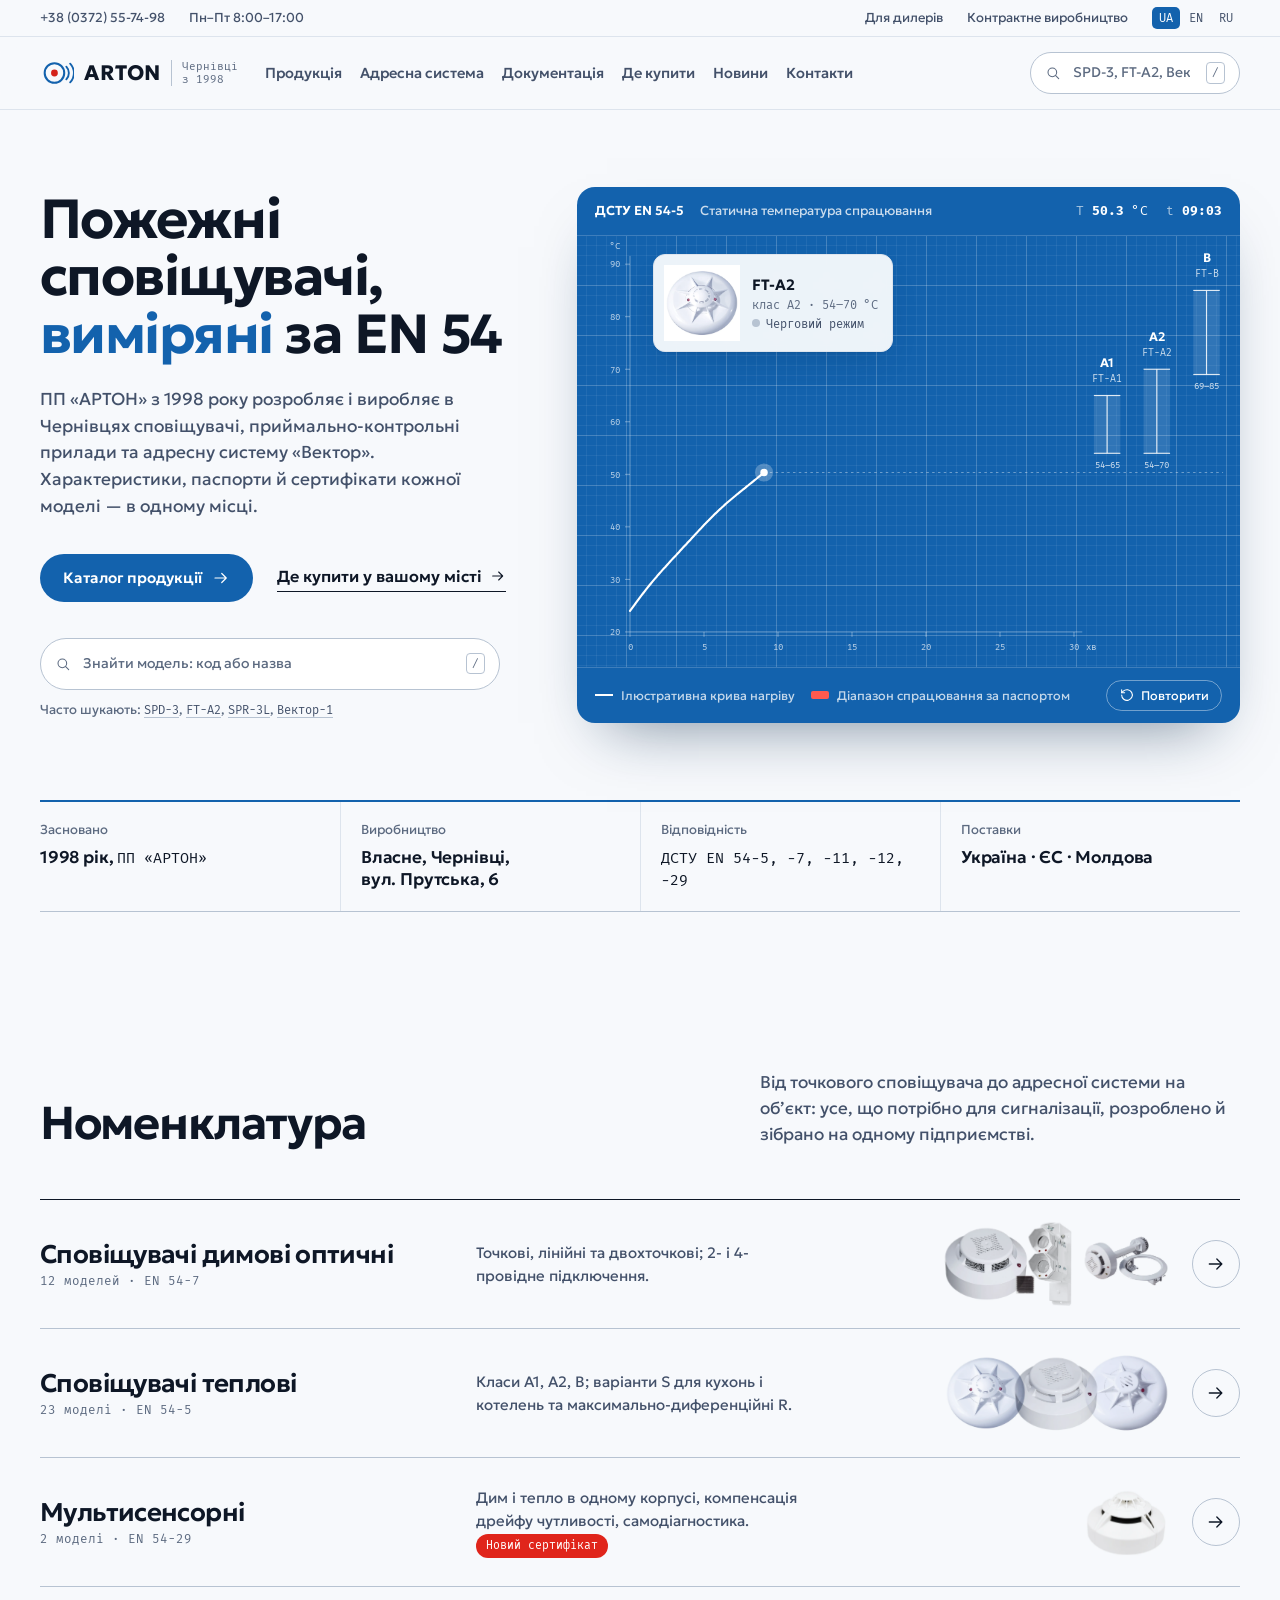
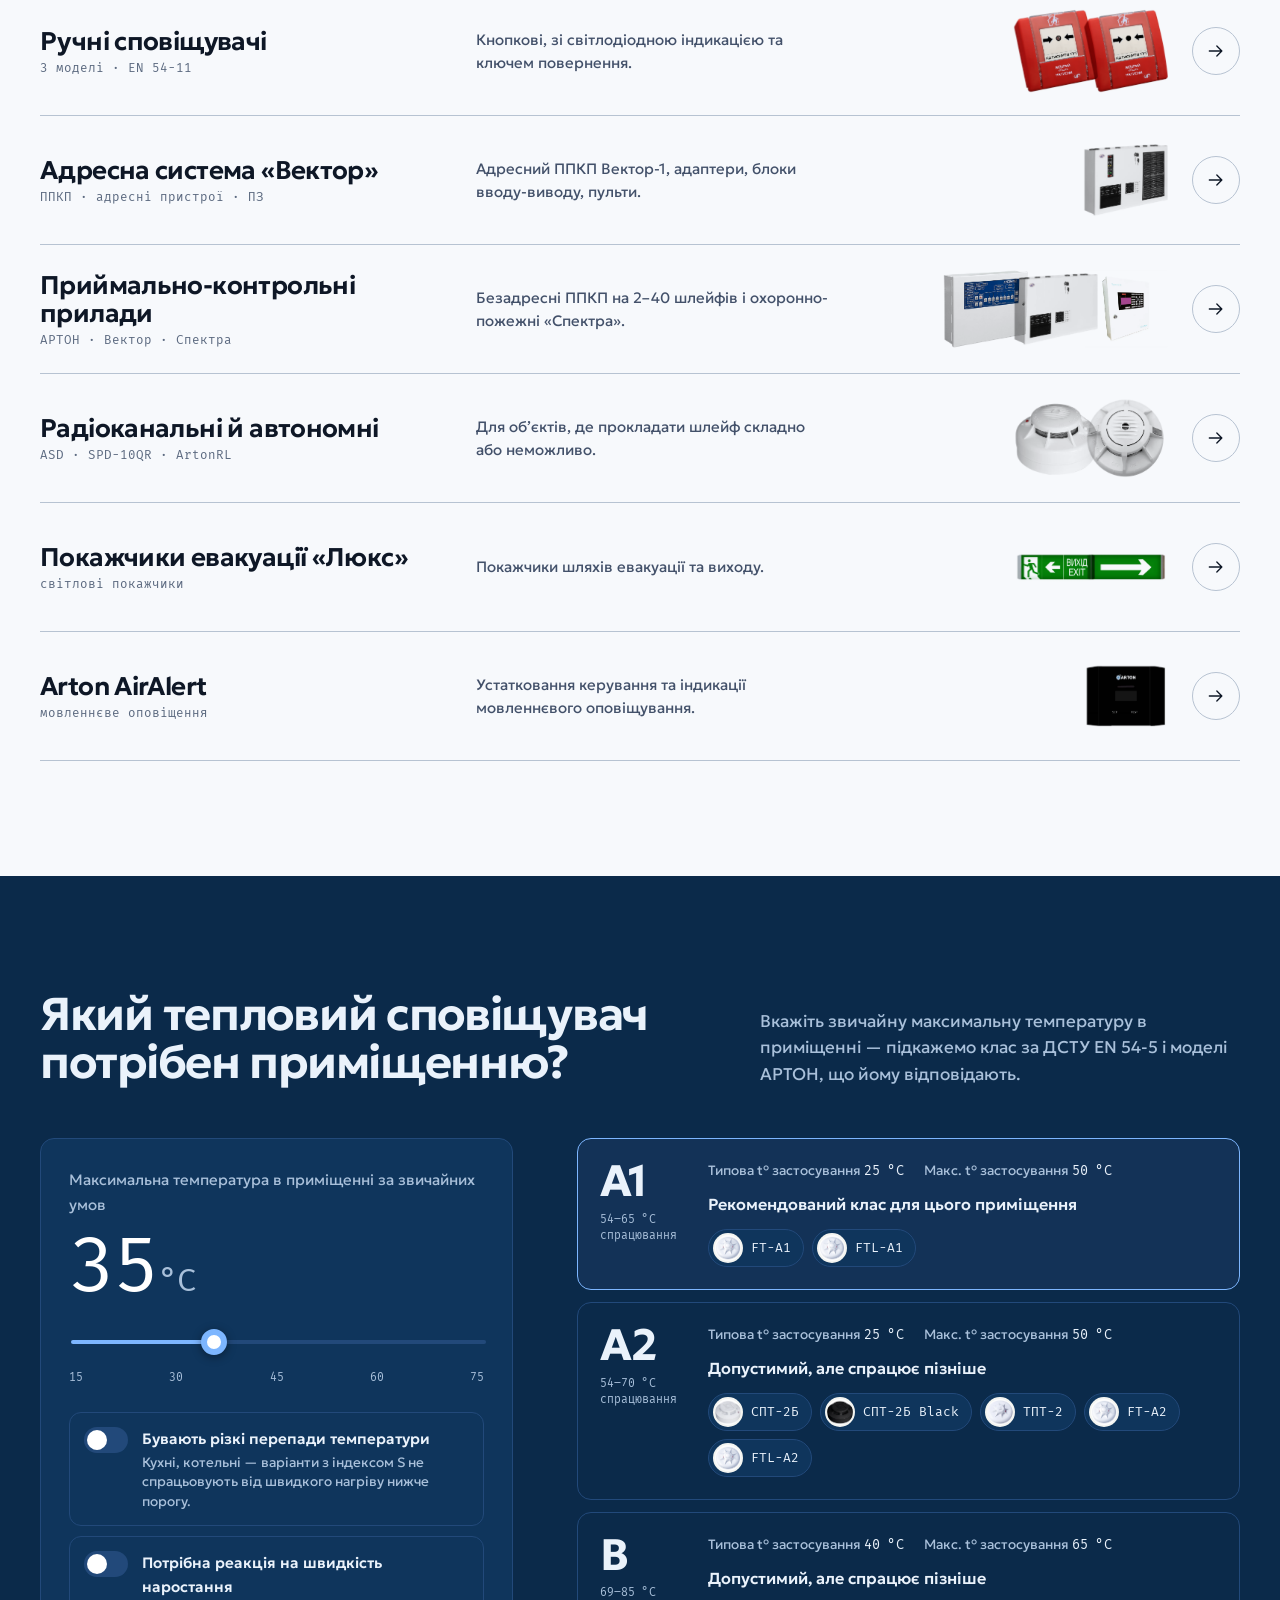
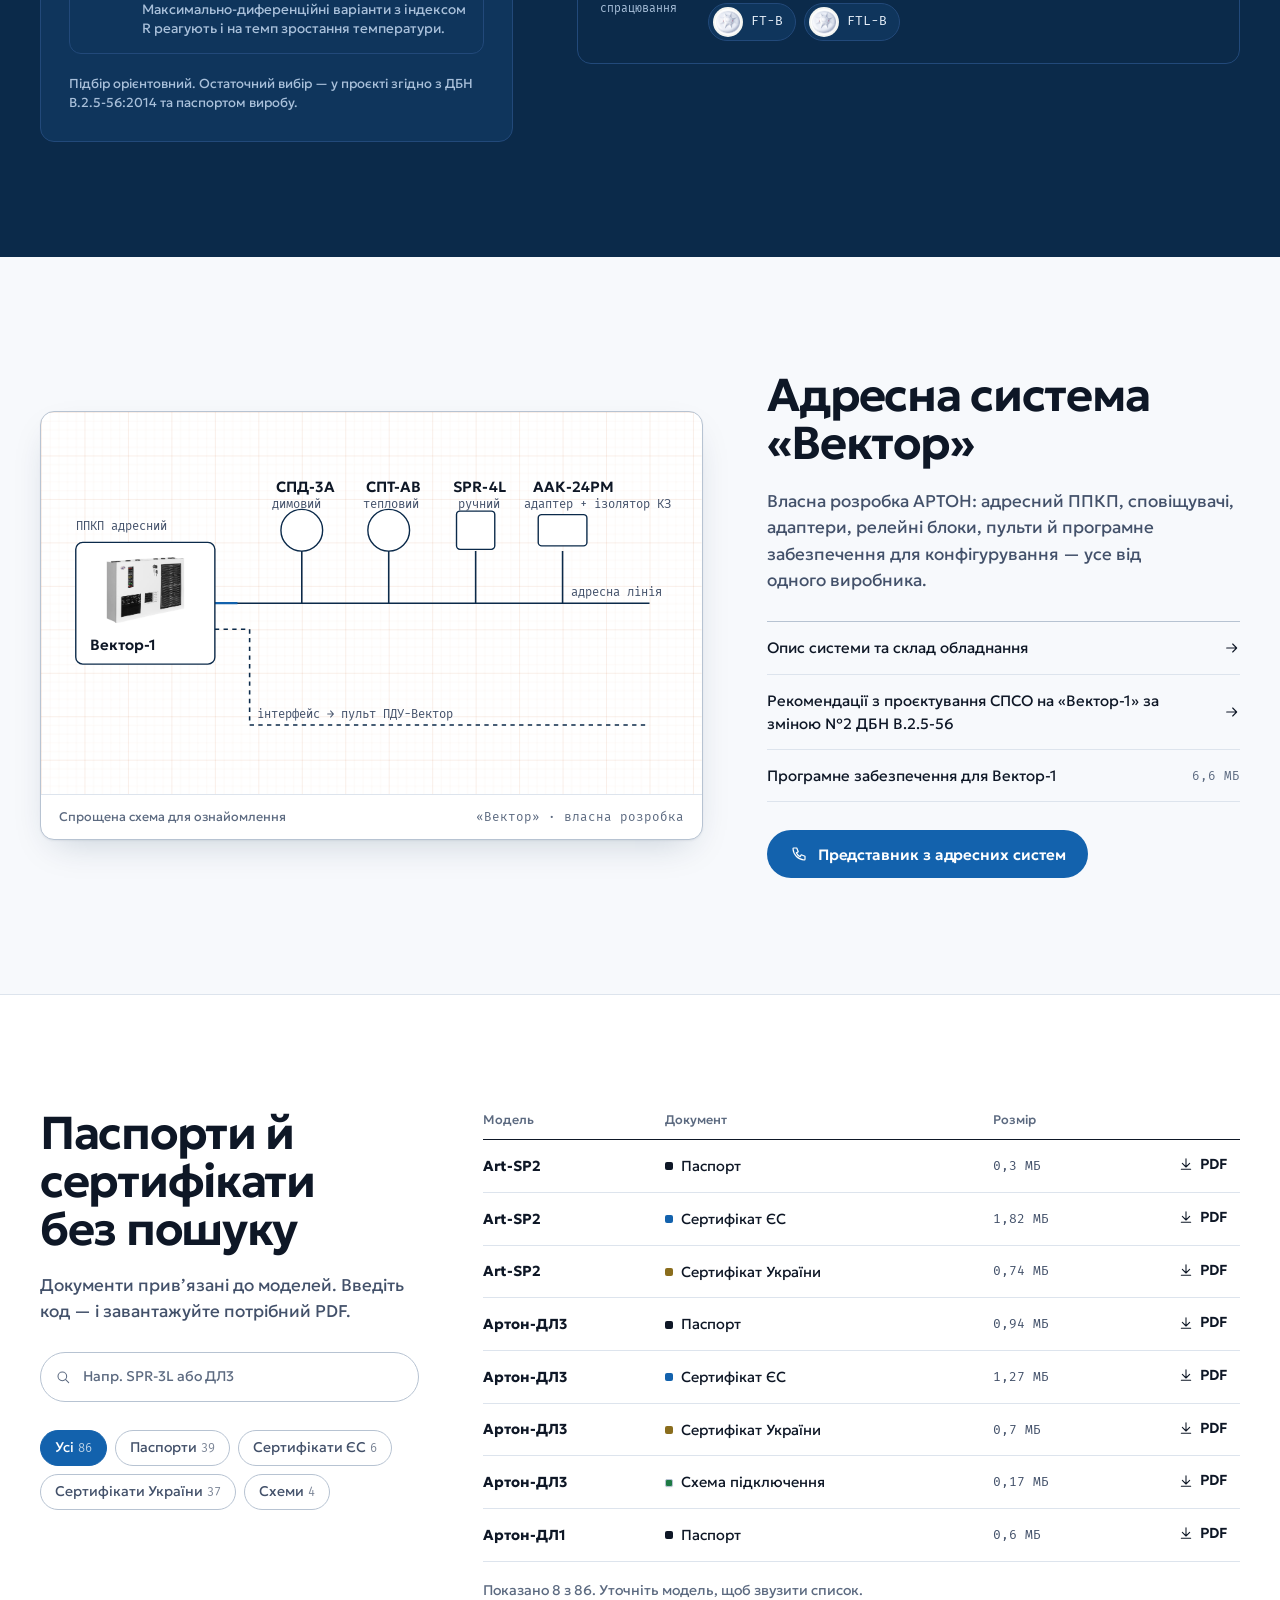
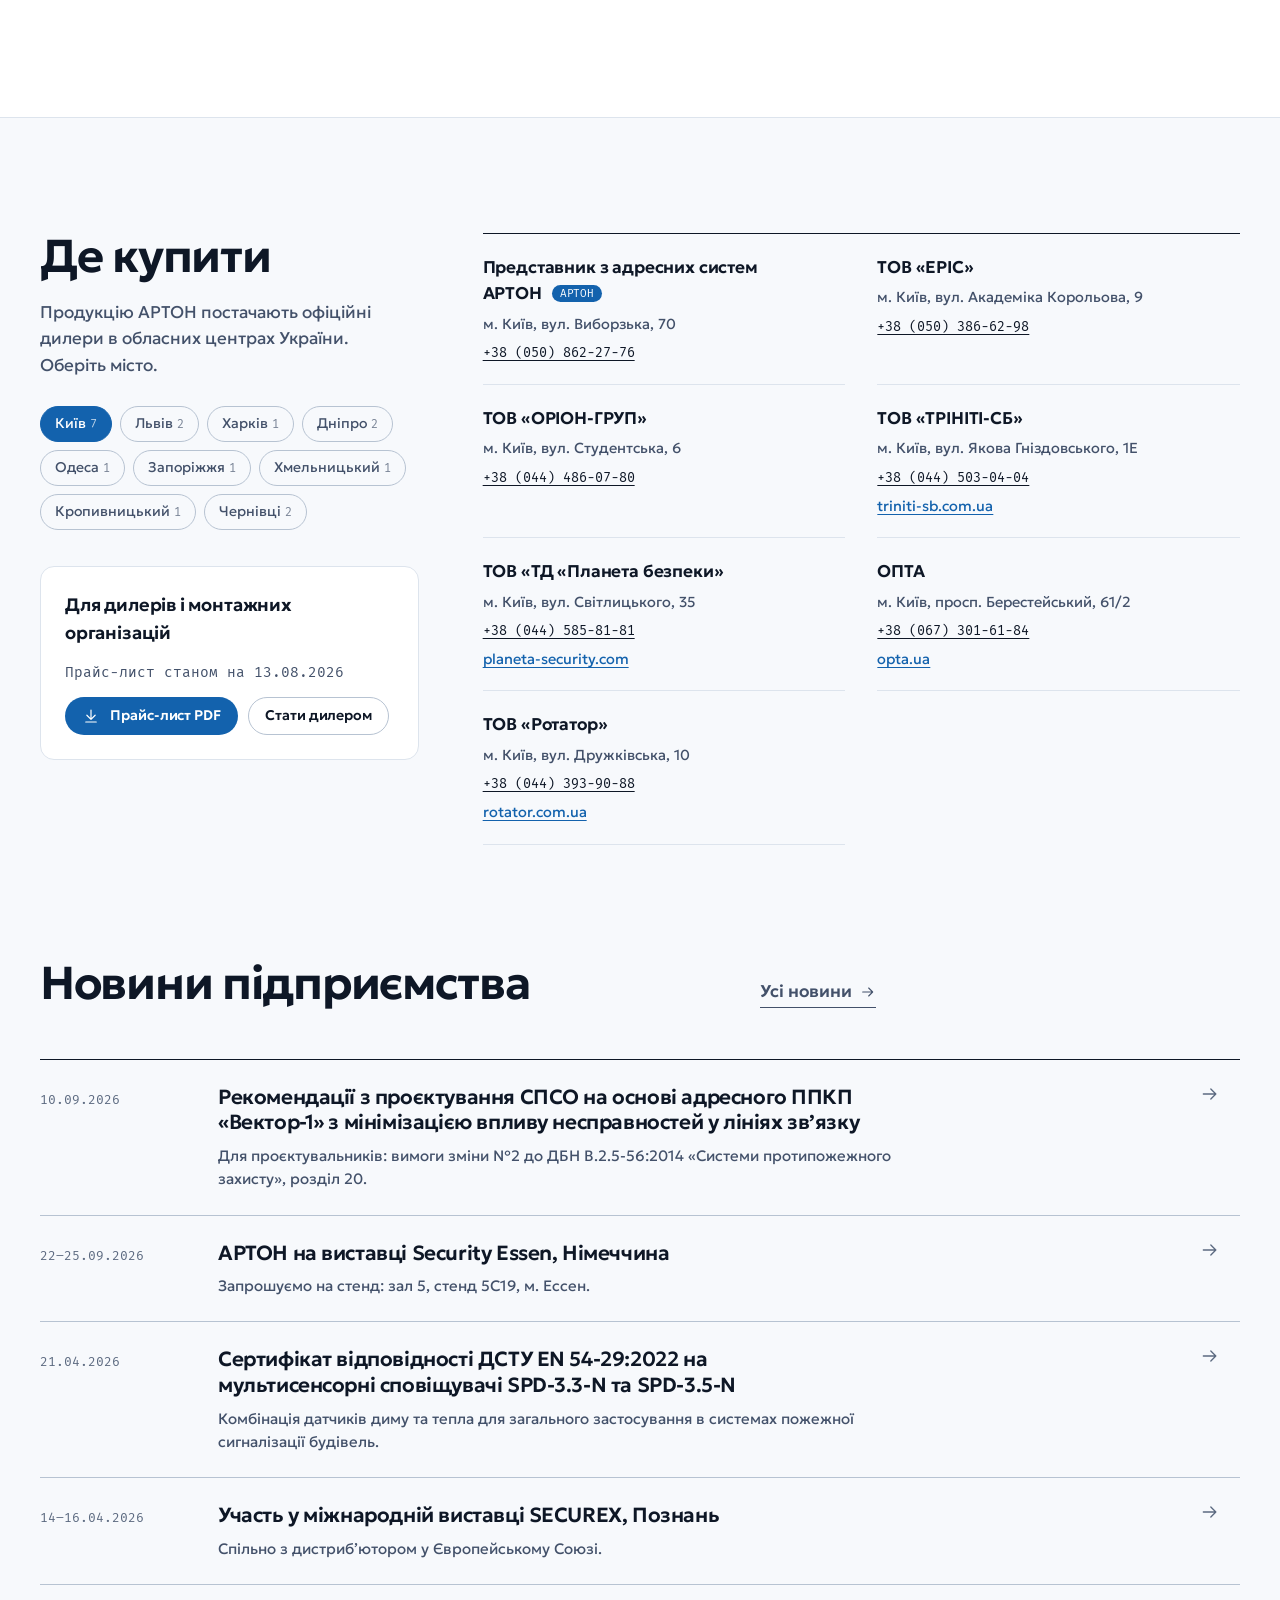
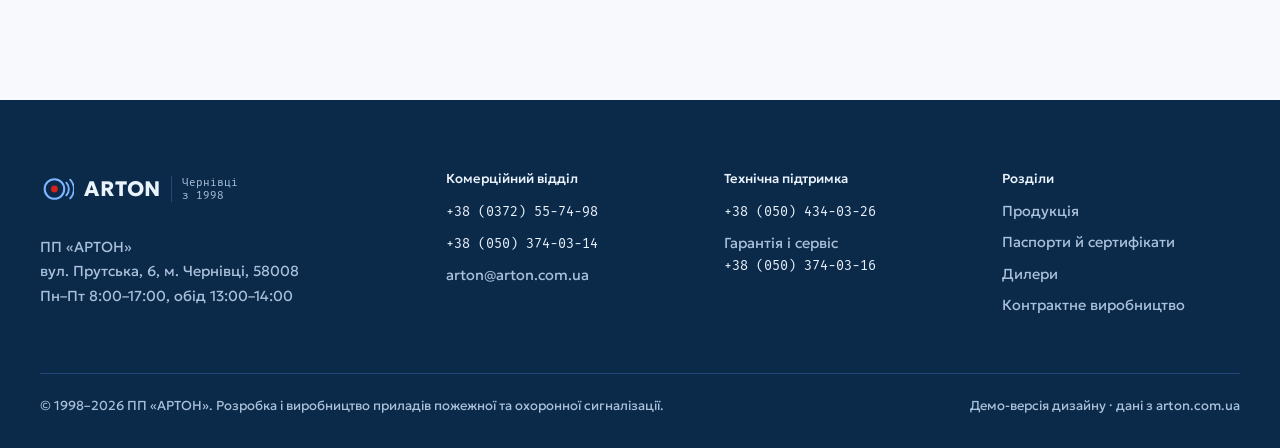
==== commit 231df304: "Меню в один рядок на середніх ширинах Co-Authored-By: Claude Opus 5.5 <noreply@anthropic.com>" ====
--- a/index.html
+++ b/index.html
@@ -10,7 +10,7 @@
 <link rel="preconnect" href="https://fonts.googleapis.com">
 <link rel="preconnect" href="https://fonts.gstatic.com" crossorigin>
 <link href="https://fonts.googleapis.com/css2?family=Geologica:wght,SHRP@300..800,0..100&family=Fira+Mono:wght@400;500&display=swap" rel="stylesheet">
-<link rel="stylesheet" href="css/style.css?v=4">
+<link rel="stylesheet" href="css/style.css?v=5">
 </head>
 <body data-page="home">
 <!--
@@ -247,8 +247,8 @@
 
 <div data-footer></div>
 
-<script src="js/products.js?v=4"></script>
-<script src="js/app.js?v=4"></script>
-<script src="js/home.js?v=4"></script>
+<script src="js/products.js?v=5"></script>
+<script src="js/app.js?v=5"></script>
+<script src="js/home.js?v=5"></script>
 </body>
 </html>
--- a/css/style.css
+++ b/css/style.css
@@ -183,7 +183,7 @@
 .nav { display: flex; gap: 4px; }
 .nav a {
   padding: 8px 12px; border-radius: 8px;
-  font-size: 15px; font-weight: 500; text-decoration: none; color: var(--ink-2);
+  font-size: 15px; font-weight: 500; text-decoration: none; color: var(--ink-2); white-space: nowrap;
   transition: color 0.2s, background-color 0.2s;
 }
 .nav a:hover { color: var(--ink); background: var(--sheet-2); }
@@ -746,9 +746,15 @@
 .mnav__foot { margin-top: auto; display: grid; gap: 10px; font-size: 14px; color: var(--ink-2); }
 
 /* ============================ Responsive ============================ */
+@media (max-width: 1320px) {
+  .header .wrap { gap: 18px; }
+  .nav { gap: 0; }
+  .nav a { padding: 8px 9px; font-size: 14.5px; }
+  .header .search { width: 210px; }
+}
 @media (max-width: 1180px) {
-  .nav a { padding: 8px 9px; font-size: 14.5px; }
-  .search { width: 220px; }
+  .header .search kbd { display: none; }
+  .header .search { width: 170px; }
   .logo__since { display: none; }
 }
 
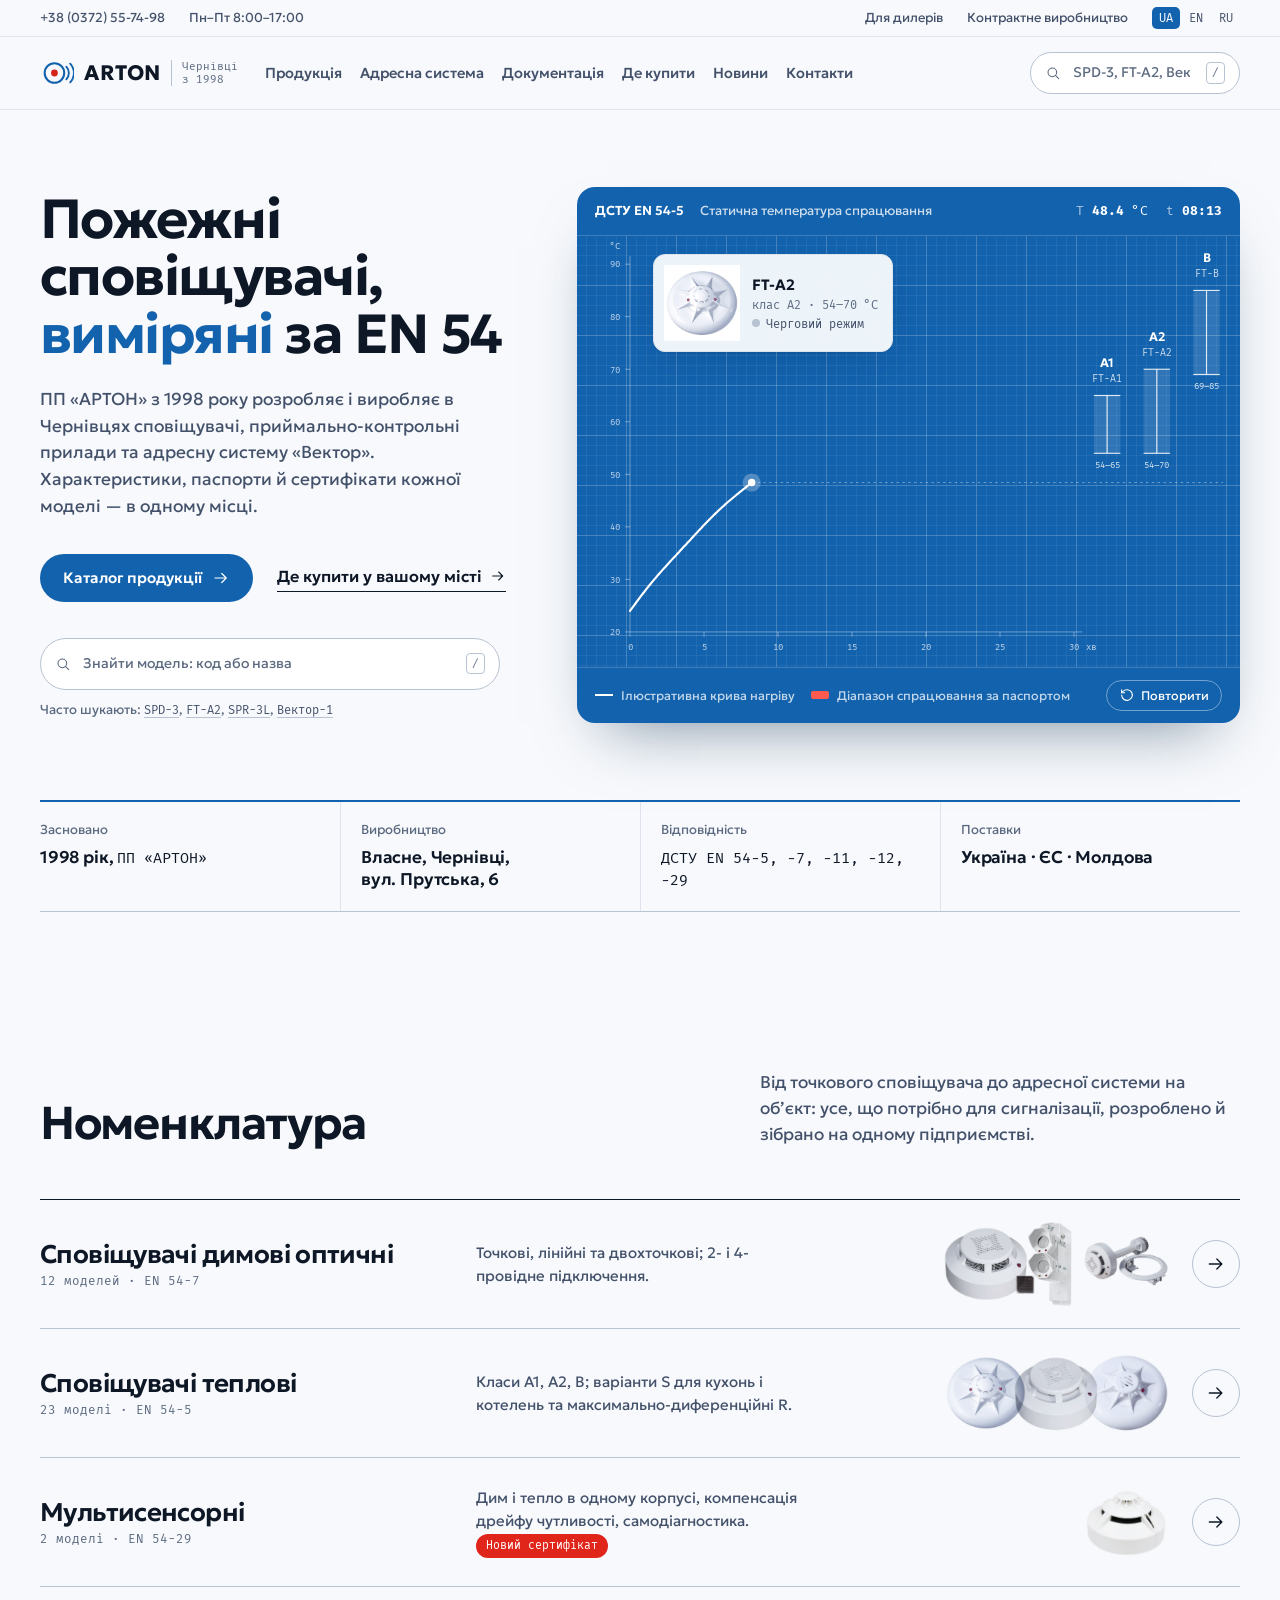
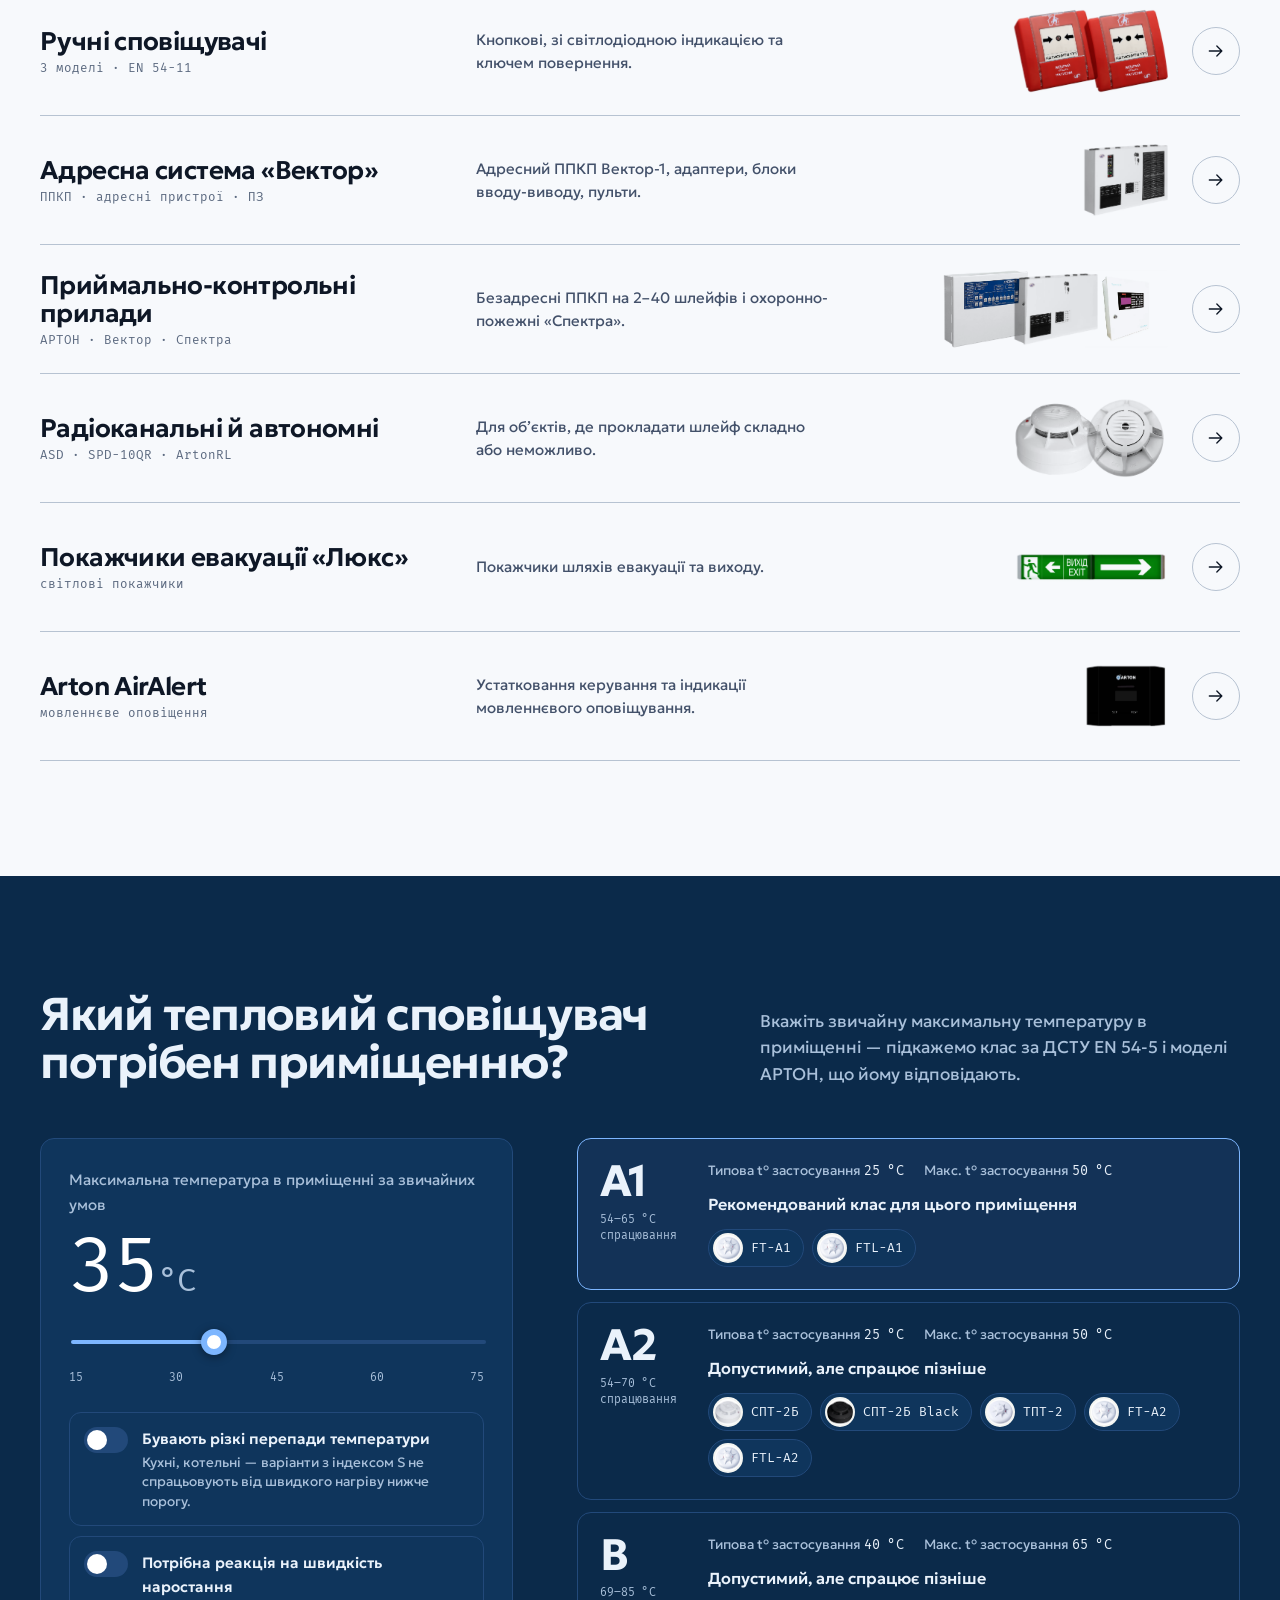
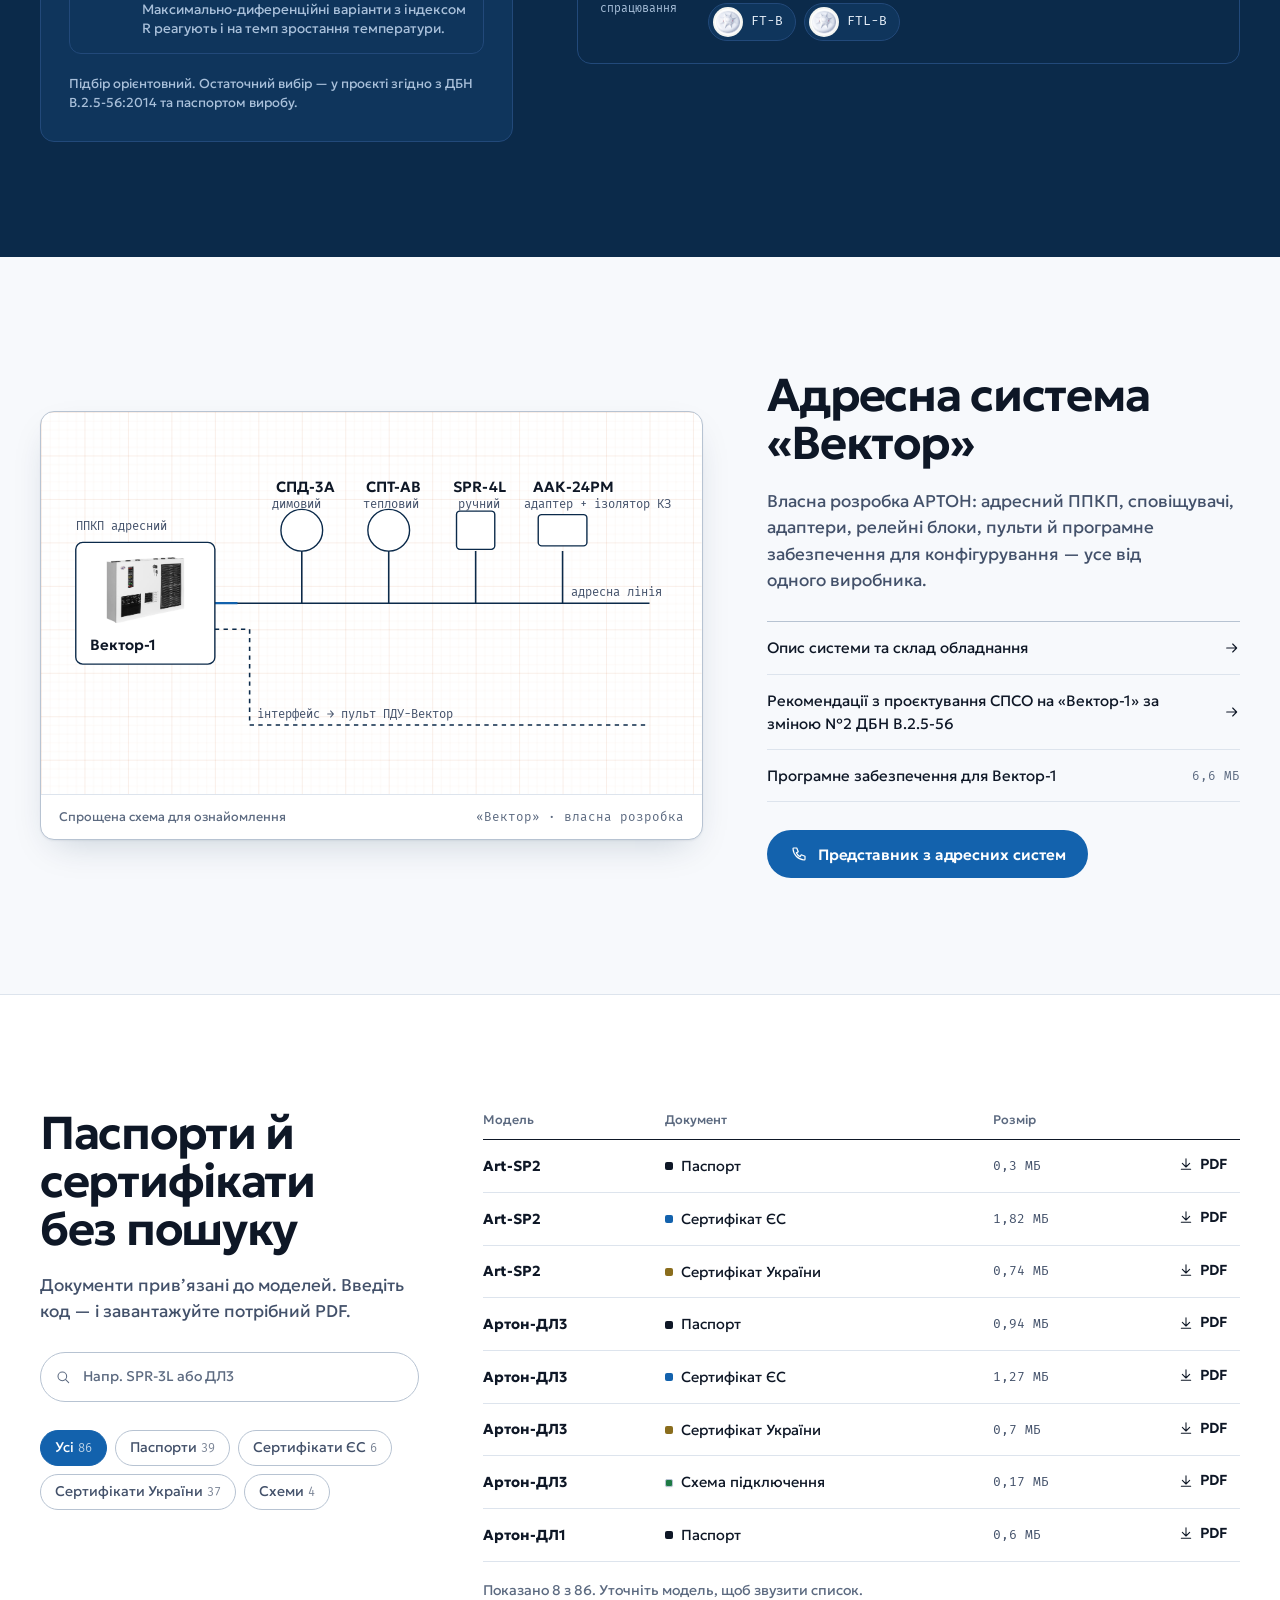
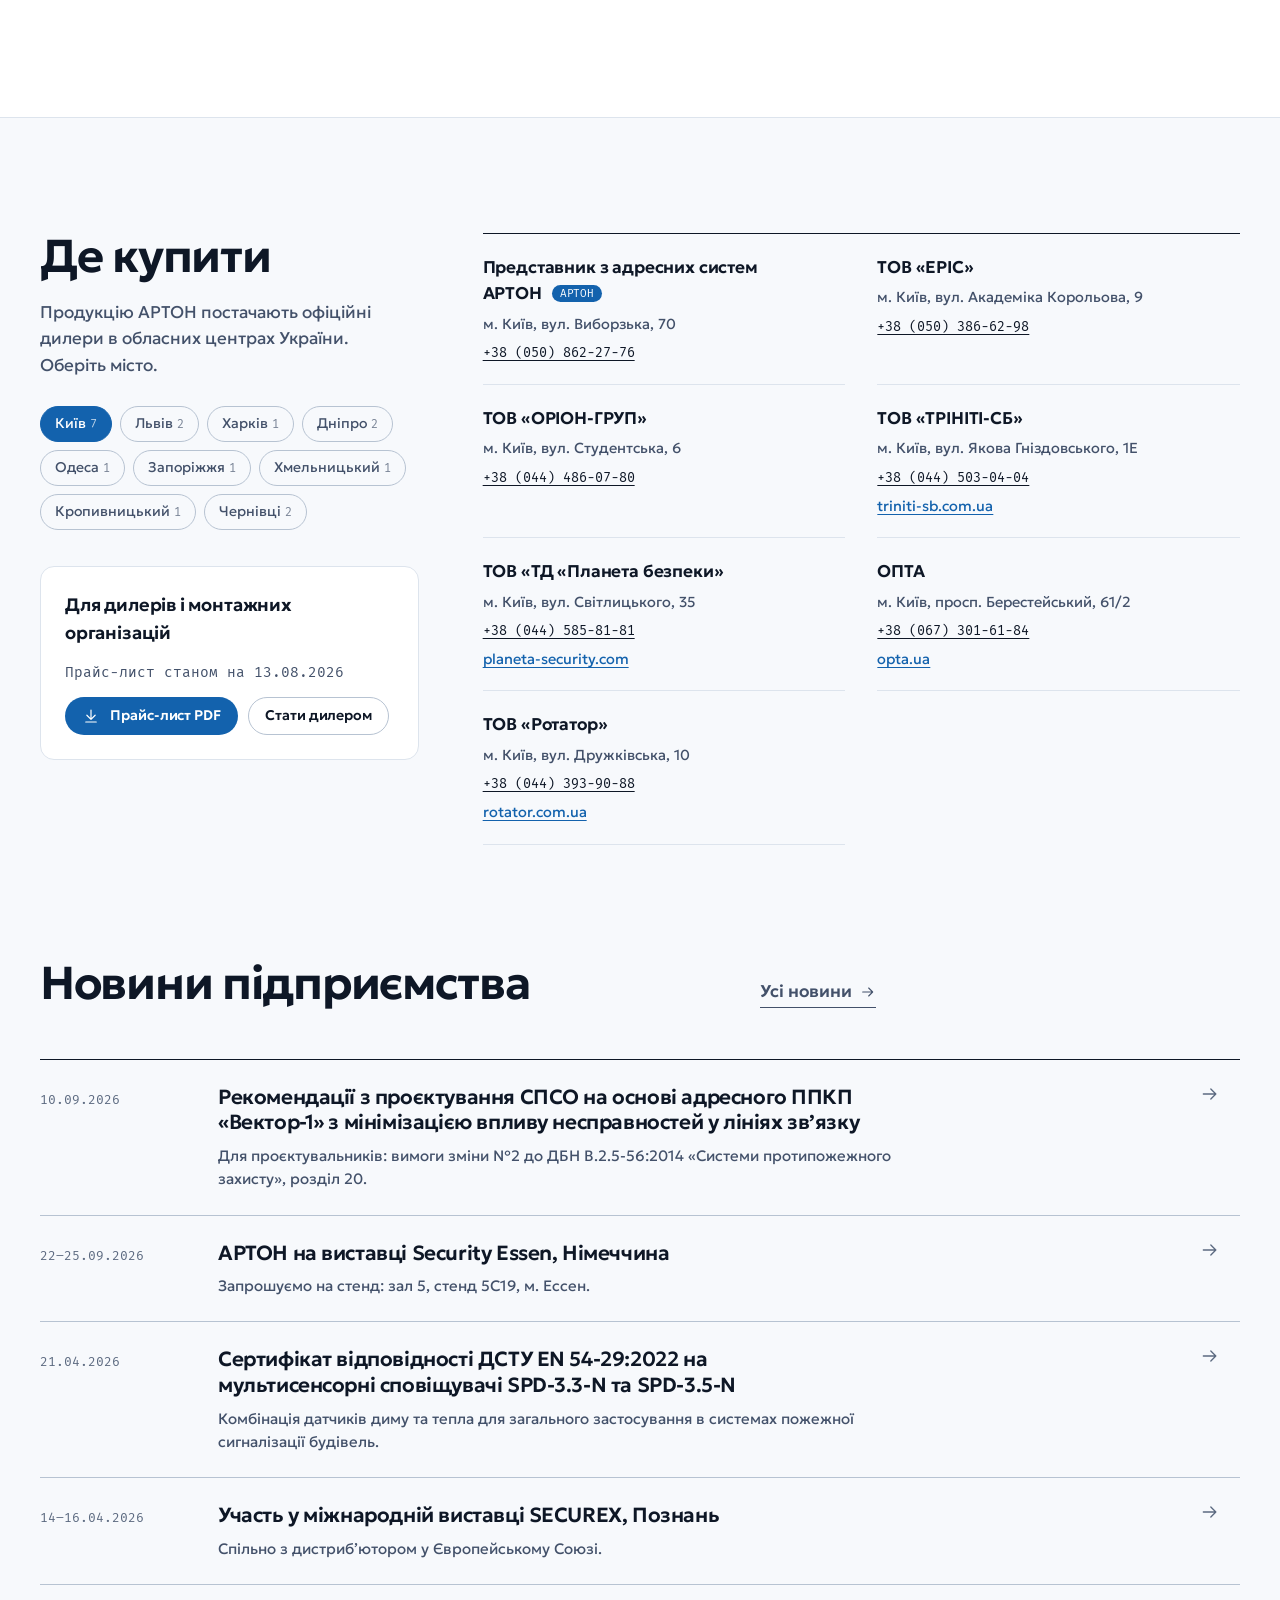
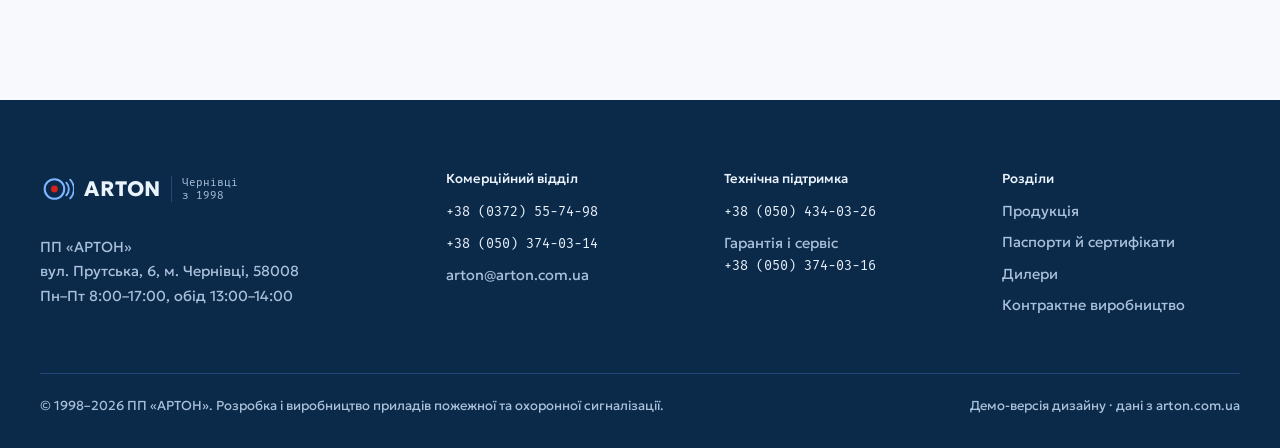
==== commit 8739eea9: "Мобільна версія: картка FT-A2 більше не розтягується на весь графік Co-Authored-By: Claude Opus 5.5 " ====
--- a/index.html
+++ b/index.html
@@ -10,7 +10,7 @@
 <link rel="preconnect" href="https://fonts.googleapis.com">
 <link rel="preconnect" href="https://fonts.gstatic.com" crossorigin>
 <link href="https://fonts.googleapis.com/css2?family=Geologica:wght,SHRP@300..800,0..100&family=Fira+Mono:wght@400;500&display=swap" rel="stylesheet">
-<link rel="stylesheet" href="css/style.css?v=5">
+<link rel="stylesheet" href="css/style.css?v=6">
 </head>
 <body data-page="home">
 <!--
@@ -247,8 +247,8 @@
 
 <div data-footer></div>
 
-<script src="js/products.js?v=5"></script>
-<script src="js/app.js?v=5"></script>
-<script src="js/home.js?v=5"></script>
+<script src="js/products.js?v=6"></script>
+<script src="js/app.js?v=6"></script>
+<script src="js/home.js?v=6"></script>
 </body>
 </html>
--- a/css/style.css
+++ b/css/style.css
@@ -787,8 +787,10 @@
   .test__head { padding: 12px 14px; }
   .test__readout { margin-left: 0; width: 100%; }
   .test__plot { aspect-ratio: 1 / 0.92; }
-  .specimen-chip { right: 10px; bottom: 10px; grid-template-columns: 52px auto; padding: 8px 10px 8px 8px; gap: 10px; }
-  .specimen-chip img { width: 52px; height: 52px; }
+  .specimen-chip { left: 46px; top: 10px; right: auto; bottom: auto; grid-template-columns: 44px auto; padding: 6px 10px 6px 6px; gap: 8px; }
+  .specimen-chip b { font-size: 13px; }
+  .specimen-chip span { font-size: 10.5px; }
+  .specimen-chip img { width: 44px; height: 44px; }
   .report { grid-template-columns: minmax(0, 1fr); }
   .report > div, .report > div + div { padding: 14px 0; border-left: 0; }
   .report > div + div { border-top: 1px solid var(--rule); }
